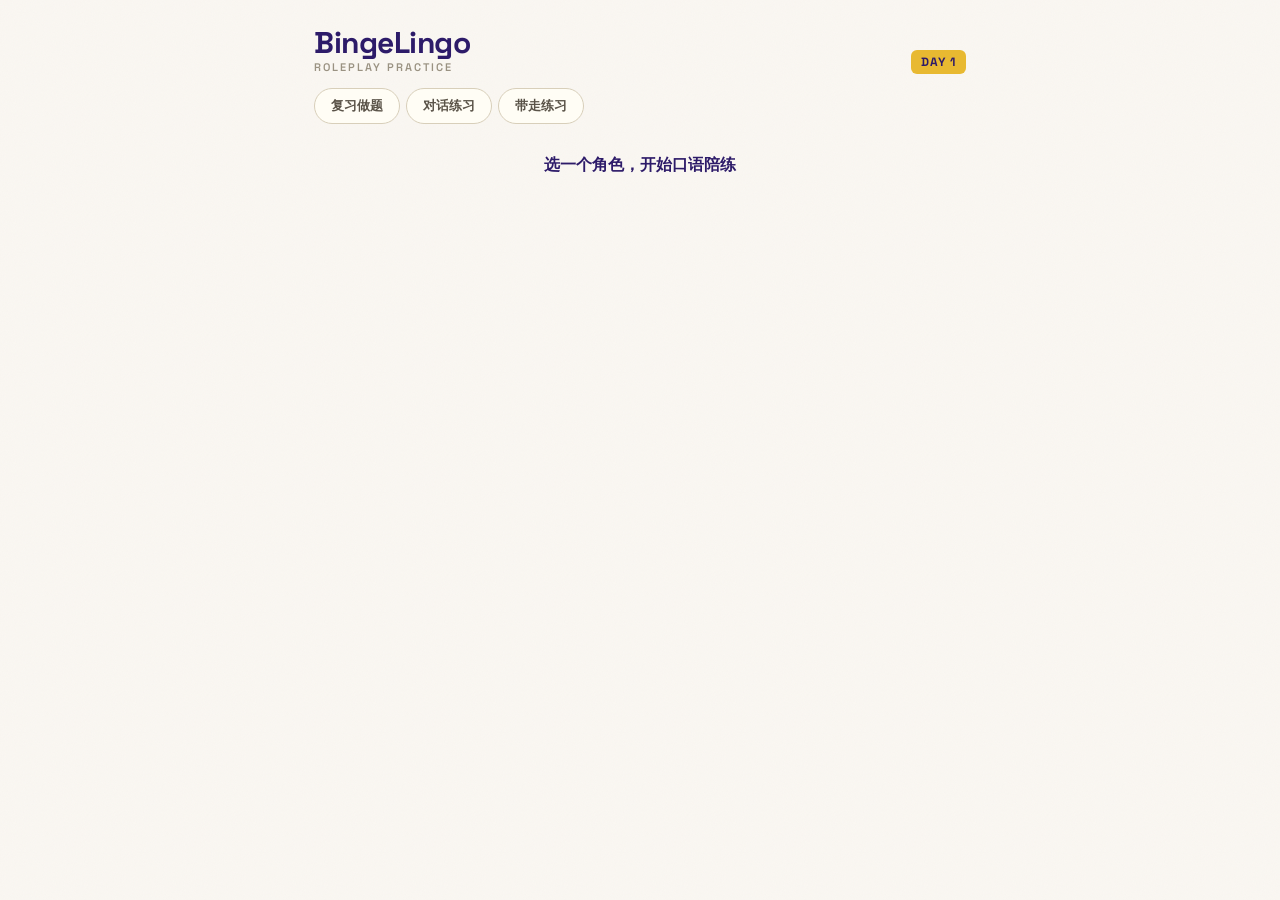
==== web/chat.html @ e93501b7 "reviewer: split into 3 routed pages + add /export prompt builder Structural refactor from a single-p" ====
<!DOCTYPE html>
<html lang="zh-CN">
<head>
  <meta charset="UTF-8" />
  <meta name="viewport" content="width=device-width, initial-scale=1.0" />
  <title>BingeLingo · 对话练习</title>
  <link rel="preconnect" href="https://fonts.googleapis.com" />
  <link rel="preconnect" href="https://fonts.gstatic.com" crossorigin />
  <link
    href="https://fonts.googleapis.com/css2?family=Space+Grotesk:wght@500;600;700&family=Inter:wght@400;500;600&family=JetBrains+Mono:wght@400;500&display=swap"
    rel="stylesheet"
  />
  <link rel="stylesheet" href="style.css" />
</head>
<body>
  <div class="perf perf-left" aria-hidden="true"></div>
  <div class="perf perf-right" aria-hidden="true"></div>

  <div class="wrap">
    <header class="archive-head">
      <div class="head-top">
        <div class="brand">
          <span class="brand-mark">BingeLingo</span>
          <span class="brand-sub">ROLEPLAY PRACTICE</span>
        </div>
        <div class="head-meta">
          <span class="streak" id="streak">DAY 1</span>
        </div>
      </div>
      <nav class="nav-tabs">
        <a href="/review">复习做题</a>
        <a href="/chat">对话练习</a>
        <a href="/export">带走练习</a>
      </nav>
    </header>

    <main class="stage">
      <div id="chat-view">
        <section id="char-select" class="char-select">
          <div class="char-select-head">选一个角色，开始口语陪练</div>
          <div class="char-grid" id="char-grid"></div>
        </section>

        <section id="chat-room" class="chat-room" hidden>
          <header class="chat-head">
            <div class="chat-who">
              <span class="chat-avatar" id="chat-avatar"></span>
              <span class="chat-name" id="chat-name"></span>
              <span class="online-dot" title="online"></span>
            </div>
            <button class="chat-back" id="chat-back">← 换角色</button>
          </header>

          <button class="targets-toggle" id="targets-toggle">
            今日目标表达 <span id="targets-count"></span> ▾
          </button>
          <div class="targets-list" id="targets-list" hidden></div>

          <div class="chat-log" id="chat-log"></div>

          <div class="chat-inputbar" id="chat-inputbar">
            <input id="chat-input" class="chat-input" type="text" autocomplete="off" placeholder="用英语回复…" />
            <button id="chat-send" class="btn-submit">发送</button>
          </div>
          <button id="chat-end" class="chat-end">结束对话，看点评</button>

          <div class="critique" id="critique" hidden>
            <div class="stamp-slot">
              <div class="stamp gold" id="critique-stamp"></div>
            </div>
            <div class="critique-body" id="critique-body"></div>
            <button id="critique-again" class="nav-btn">再练一次</button>
          </div>
        </section>
      </div>
    </main>
  </div>

  <script src="common.js"></script>
  <script src="chat.js"></script>
</body>
</html>
---- web/style.css ----
/* ================= BingeLingo · Sitcom Scrapbook / TV Archive ================= */
:root {
  --paper: #FAF7F2;         /* cream paper background */
  --card: #FFFDF5;          /* file-card stock */
  --ink: #1A1A1A;           /* body text */
  --ink-soft: #5a5348;
  --ink-faint: #9a9282;
  --purple: #2D1B69;        /* primary — titles, nav, tabs */
  --wine: #8B2252;          /* dark red — errors, accents */
  --mustard: #E8B931;       /* accent — buttons, success, highlight */
  --line: #e7e0d2;
  --line-strong: #d8cfba;
  --blank: #d98a2b;         /* the ___ underline */
  --shadow: 0 1px 2px rgba(45, 27, 105, .05), 0 10px 30px rgba(45, 27, 105, .10);
  --font-brand: "Space Grotesk", system-ui, sans-serif;
  --font-body: "Inter", system-ui, -apple-system, "PingFang SC", sans-serif;
  --font-mono: "JetBrains Mono", ui-monospace, Menlo, monospace;
}

* { box-sizing: border-box; }

body {
  margin: 0;
  min-height: 100vh;
  background-color: var(--paper);
  /* extremely faint paper grain */
  background-image: url("data:image/svg+xml,%3Csvg xmlns='http://www.w3.org/2000/svg' width='120' height='120'%3E%3Cfilter id='n'%3E%3CfeTurbulence type='fractalNoise' baseFrequency='0.9' numOctaves='2'/%3E%3C/filter%3E%3Crect width='100%25' height='100%25' filter='url(%23n)' opacity='0.03'/%3E%3C/svg%3E");
  color: var(--ink);
  font-family: var(--font-body);
  display: flex;
  justify-content: center;
}

/* faint film-perforation strips at the page edges */
.perf {
  position: fixed;
  top: 0;
  bottom: 0;
  width: 26px;
  opacity: .10;
  pointer-events: none;
  background-image: repeating-linear-gradient(
    to bottom,
    transparent 0 14px,
    var(--purple) 14px 30px
  );
  -webkit-mask: repeating-linear-gradient(to bottom, #000 0 14px, transparent 14px 30px);
}
.perf-left { left: 0; }
.perf-right { right: 0; }

.wrap {
  width: 100%;
  max-width: 700px;
  padding: 28px 24px 48px;
}

/* ===== archive header ===== */
.archive-head { margin-bottom: 22px; }
.head-top {
  display: flex;
  align-items: flex-end;
  justify-content: space-between;
}
.brand { display: flex; flex-direction: column; gap: 2px; }
.brand-mark {
  font-family: var(--font-brand);
  font-weight: 700;
  font-size: 30px;
  letter-spacing: -.5px;
  color: var(--purple);
  line-height: 1;
}
.brand-sub {
  font-family: var(--font-brand);
  font-weight: 600;
  font-size: 11px;
  letter-spacing: 2px;
  color: var(--ink-faint);
}
.head-meta { display: flex; align-items: center; gap: 12px; }
.counter {
  font-family: var(--font-mono);
  font-size: 14px;
  color: var(--ink-soft);
}
.streak {
  font-family: var(--font-brand);
  font-weight: 700;
  font-size: 12px;
  letter-spacing: 1px;
  color: var(--purple);
  background: var(--mustard);
  padding: 4px 10px;
  border-radius: 6px;
}
.episode-line {
  margin-top: 14px;
  padding-top: 12px;
  border-top: 1.5px solid var(--line-strong);
  font-family: var(--font-mono);
  font-size: 12px;
  letter-spacing: .5px;
  color: var(--ink-soft);
  text-transform: uppercase;
}
.episode-line:empty { display: none; }

/* ===== stage / notice ===== */
.stage { display: flex; justify-content: center; }
.notice {
  width: 100%;
  background: var(--card);
  border: 1px solid var(--line);
  border-radius: 14px;
  padding: 34px;
  text-align: center;
  color: var(--ink-soft);
  line-height: 1.7;
  box-shadow: var(--shadow);
}
.notice.error { border-color: #e6c3b8; color: var(--wine); }

/* ===== file card ===== */
.filecard {
  position: relative;
  width: 100%;
  background: var(--card);
  border: 1px solid var(--line-strong);
  border-radius: 14px;
  box-shadow: var(--shadow);
  padding: 34px 32px 30px;
  margin-top: 26px;
}
/* torn/edge feel: a faint second border offset */
.filecard::before {
  content: "";
  position: absolute;
  inset: 5px;
  border: 1px dashed var(--line);
  border-radius: 10px;
  pointer-events: none;
  opacity: .5;
}

.filetab {
  position: absolute;
  top: -13px;
  left: 26px;
  font-family: var(--font-brand);
  font-weight: 700;
  font-size: 12px;
  letter-spacing: 1.5px;
  color: #fff;
  background: var(--purple);
  padding: 6px 12px;
  border-radius: 6px;
  box-shadow: 0 2px 6px rgba(45, 27, 105, .25);
}
.difficulty {
  position: absolute;
  top: -11px;
  right: 26px;
  font-family: var(--font-mono);
  font-size: 11px;
  padding: 4px 10px;
  border-radius: 6px;
  background: #fff;
  border: 1px solid var(--line-strong);
  color: var(--ink-soft);
}
.difficulty:empty { display: none; }

.filebody { position: relative; }

/* ===== prompt (mini-scenario) ===== */
.prompt {
  font-size: 21px;
  line-height: 1.7;
  color: var(--ink);
  font-weight: 400;
  min-height: 40px;
}
.prompt .blank {
  color: var(--blank);
  font-weight: 700;
  border-bottom: 3px solid var(--blank);
  padding: 0 4px;
  letter-spacing: 1px;
}
.prompt .zh { font-size: 22px; font-weight: 500; }

/* ===== layer-2 hint block ===== */
.hintblock {
  position: relative;
  margin-top: 20px;
  padding: 20px 18px 16px;
  background: #fbf3dd;
  border: 1px solid #ecd99a;
  border-radius: 12px;
  animation: slidein .2s ease;
}
.hint-label {
  position: absolute;
  top: -10px;
  left: 16px;
  font-family: var(--font-brand);
  font-weight: 700;
  font-size: 11px;
  letter-spacing: 1.5px;
  color: var(--purple);
  background: var(--mustard);
  padding: 3px 9px;
  border-radius: 5px;
}
.hint-row {
  display: flex;
  align-items: baseline;
  gap: 12px;
  font-size: 16px;
  line-height: 1.6;
}
.hint-row + .hint-row { margin-top: 10px; }
.hint-key {
  flex: none;
  font-family: var(--font-mono);
  font-size: 11px;
  color: var(--ink-soft);
  border: 1px solid var(--line-strong);
  background: #fff;
  padding: 2px 8px;
  border-radius: 999px;
}
.hint-initials {
  font-family: var(--font-mono);
  font-size: 18px;
  letter-spacing: 2px;
  color: var(--ink);
}

/* ===== wrong-answer nudge ===== */
.nudge {
  margin-top: 16px;
  font-family: var(--font-brand);
  font-weight: 600;
  font-size: 16px;
  color: var(--wine);
}
.nudge:empty { display: none; }

@keyframes slidein { from { opacity: 0; transform: translateY(-6px); } to { opacity: 1; } }
@keyframes fade { from { opacity: 0; transform: translateY(4px); } to { opacity: 1; } }

/* ===== answer bar ===== */
.answerbar {
  margin-top: 24px;
  display: flex;
  gap: 10px;
}
.guess-input {
  flex: 1;
  border: 2px solid var(--line-strong);
  border-radius: 10px;
  padding: 13px 15px;
  font-size: 17px;
  font-family: var(--font-body);
  color: var(--ink);
  background: #fff;
  outline: none;
  transition: border-color .15s;
}
.guess-input:focus { border-color: var(--purple); }
.btn-submit {
  border: 0;
  background: var(--mustard);
  color: var(--purple);
  font-family: var(--font-brand);
  font-weight: 700;
  font-size: 15px;
  padding: 0 22px;
  border-radius: 10px;
  cursor: pointer;
  transition: transform .1s, box-shadow .15s;
  box-shadow: 0 2px 0 #c99a1f;
}
.btn-submit:hover { transform: translateY(-1px); }
.btn-submit:active { transform: translateY(1px); box-shadow: 0 1px 0 #c99a1f; }

.skip {
  display: block;
  margin: 14px auto 0;
  border: 0;
  background: none;
  color: var(--ink-faint);
  font-size: 13px;
  cursor: pointer;
  text-decoration: underline;
  text-underline-offset: 3px;
}
.skip:hover { color: var(--wine); }

/* ===== stamp feedback ===== */
.stamp-slot {
  margin-top: 26px;
  text-align: center;
  animation: stampin .28s cubic-bezier(.2, 1.4, .4, 1);
}
@keyframes stampin { from { opacity: 0; transform: scale(1.5) rotate(-3deg); } to { opacity: 1; } }
.stamp {
  display: inline-block;
  font-family: var(--font-brand);
  font-weight: 700;
  font-size: 22px;
  letter-spacing: 2px;
  text-transform: uppercase;
  padding: 10px 22px;
  border: 3px solid var(--purple);
  color: var(--purple);
  border-radius: 10px;
  transform: rotate(-4deg);
  background: rgba(45, 27, 105, .04);
}
.stamp.gold { border-color: var(--mustard); color: #b98a10; background: rgba(232, 185, 49, .1); }
.stamp.wine { border-color: var(--wine); color: var(--wine); background: rgba(139, 34, 82, .05); }
.stamp-note {
  margin-top: 12px;
  font-size: 14px;
  color: var(--ink-soft);
}

/* ===== layer-3 evidence ===== */
.evidence {
  margin-top: 28px;
  padding-top: 22px;
  border-top: 1.5px dashed var(--line-strong);
  animation: fade .2s ease;
}
.evidence-head {
  font-family: var(--font-brand);
  font-weight: 700;
  font-size: 13px;
  letter-spacing: 2px;
  color: var(--wine);
  margin-bottom: 18px;
}

/* archival photo */
.photo {
  position: relative;
  margin: 0 auto 22px;
  width: 92%;
  background: #fff;
  padding: 10px 10px 34px;
  border: 1px solid var(--line);
  box-shadow: 0 4px 14px rgba(45, 27, 105, .14);
}
.photo img {
  width: 100%;
  display: block;
  background: #0d0f12;
}
.photo figcaption {
  position: absolute;
  left: 0; right: 0; bottom: 9px;
  text-align: center;
  font-family: var(--font-mono);
  font-size: 11px;
  color: var(--ink-faint);
}
.tape {
  position: absolute;
  top: -12px;
  left: 50%;
  width: 90px;
  height: 26px;
  transform: translateX(-50%) rotate(-3deg);
  background: rgba(232, 185, 49, .5);
  border-left: 1px dashed rgba(0,0,0,.08);
  border-right: 1px dashed rgba(0,0,0,.08);
}

.ev-grid { line-height: 1.6; }
.ev-line {
  font-size: 16px;
  font-style: italic;
  color: var(--ink-soft);
  margin-bottom: 14px;
}
.ev-line:empty { display: none; }
.ev-answer {
  font-family: var(--font-brand);
  font-weight: 700;
  font-size: 26px;
  color: var(--purple);
  margin-bottom: 8px;
}
.ev-cn { font-size: 17px; margin-bottom: 6px; }
.ev-context { font-size: 14px; color: var(--ink-soft); line-height: 1.65; }
.ev-context:empty { display: none; }
.ev-structure {
  margin-top: 12px;
  font-family: var(--font-mono);
  font-size: 13px;
  color: var(--wine);
}
.ev-structure:empty { display: none; }
.ev-foot {
  margin-top: 20px;
  font-size: 13px;
  color: var(--ink-faint);
  font-style: italic;
}

/* ===== nav ===== */
.nav {
  display: flex;
  align-items: center;
  justify-content: space-between;
  margin-top: 26px;
}
.nav-btn {
  border: 1.5px solid var(--line-strong);
  background: var(--card);
  color: var(--purple);
  font-family: var(--font-brand);
  font-weight: 600;
  font-size: 14px;
  padding: 10px 18px;
  border-radius: 10px;
  cursor: pointer;
  transition: border-color .15s, background .15s;
}
.nav-btn:hover:not(:disabled) { border-color: var(--purple); background: #fff; }
.nav-btn:disabled { opacity: .35; cursor: default; }
.pips { display: flex; gap: 8px; }
.pip {
  width: 9px; height: 9px;
  border-radius: 999px;
  background: var(--line-strong);
  transition: background .18s;
}
.pip.is-on { background: var(--purple); }

/* ===== nav tabs (shared across pages) ===== */
.nav-tabs {
  display: flex;
  gap: 6px;
  margin-top: 14px;
}
.nav-tabs a {
  border: 1.5px solid var(--line-strong);
  background: var(--card);
  color: var(--ink-soft);
  font-family: var(--font-brand);
  font-weight: 600;
  font-size: 13px;
  padding: 8px 16px;
  border-radius: 999px;
  cursor: pointer;
  text-decoration: none;
  transition: all .15s;
}
.nav-tabs a:hover { border-color: var(--purple); color: var(--purple); }
.nav-tabs a.is-active {
  background: var(--purple);
  border-color: var(--purple);
  color: #fff;
}

/* ===== character select ===== */
.char-select { margin-top: 8px; }
.char-select-head {
  font-family: var(--font-brand);
  font-weight: 600;
  font-size: 16px;
  color: var(--purple);
  margin-bottom: 18px;
}
.char-grid {
  display: grid;
  grid-template-columns: repeat(2, 1fr);
  gap: 14px;
}
.char-card {
  display: flex;
  align-items: center;
  gap: 14px;
  text-align: left;
  background: var(--card);
  border: 1px solid var(--line-strong);
  border-radius: 14px;
  padding: 16px;
  cursor: pointer;
  transition: transform .1s, box-shadow .15s, border-color .15s;
}
.char-card:hover {
  transform: translateY(-2px);
  box-shadow: var(--shadow);
  border-color: var(--purple);
}
.char-avatar {
  flex: none;
  width: 46px;
  height: 46px;
  border-radius: 50%;
  display: grid;
  place-items: center;
  color: #fff;
  font-family: var(--font-brand);
  font-weight: 700;
  font-size: 18px;
}
.char-text { min-width: 0; }
.char-cardname {
  font-family: var(--font-brand);
  font-weight: 700;
  font-size: 15px;
  color: var(--ink);
}
.char-intro {
  font-size: 12px;
  color: var(--ink-soft);
  line-height: 1.45;
  margin-top: 3px;
}
.char-card.hidden-char { border-style: dashed; opacity: .85; }

/* ===== chat room ===== */
.chat-room {
  background: var(--card);
  border: 1px solid var(--line-strong);
  border-radius: 14px;
  box-shadow: var(--shadow);
  padding: 18px 20px 20px;
}
.chat-head {
  display: flex;
  align-items: center;
  justify-content: space-between;
  padding-bottom: 12px;
  border-bottom: 1.5px solid var(--line);
}
.chat-who { display: flex; align-items: center; gap: 10px; }
.chat-avatar {
  width: 34px; height: 34px;
  border-radius: 50%;
  display: grid; place-items: center;
  color: #fff;
  font-family: var(--font-brand);
  font-weight: 700;
  font-size: 14px;
}
.chat-name {
  font-family: var(--font-brand);
  font-weight: 700;
  font-size: 16px;
  color: var(--ink);
}
.online-dot {
  width: 8px; height: 8px;
  border-radius: 50%;
  background: #35b06a;
  box-shadow: 0 0 0 3px rgba(53, 176, 106, .18);
}
.chat-back {
  border: 0; background: none;
  color: var(--ink-faint);
  font-size: 13px;
  cursor: pointer;
}
.chat-back:hover { color: var(--wine); }

.targets-toggle {
  margin: 12px 0 0;
  border: 0;
  background: none;
  font-family: var(--font-mono);
  font-size: 12px;
  color: var(--ink-soft);
  cursor: pointer;
  letter-spacing: .5px;
}
.targets-list {
  margin-top: 8px;
  display: flex;
  flex-wrap: wrap;
  gap: 6px;
}
.target-chip {
  font-family: var(--font-mono);
  font-size: 12px;
  padding: 3px 9px;
  border-radius: 999px;
  background: #fbf3dd;
  border: 1px solid #ecd99a;
  color: var(--ink-soft);
}
.target-chip.done { background: #e6f6ec; border-color: #b9e3c6; color: #1c7a41; }

.chat-log {
  margin-top: 14px;
  display: flex;
  flex-direction: column;
  gap: 12px;
  max-height: 52vh;
  overflow-y: auto;
  padding: 4px 2px;
}
.bubble {
  max-width: 82%;
  padding: 11px 14px;
  border-radius: 14px;
  font-size: 15px;
  line-height: 1.55;
  white-space: pre-wrap;
  animation: fade .18s ease;
}
.bubble.ai {
  align-self: flex-start;
  background: var(--ai-tint, #eef2fb);
  border: 1px solid var(--ai-line, #d5deef);
  border-bottom-left-radius: 4px;
}
.bubble.me {
  align-self: flex-end;
  background: #f1efe9;
  border: 1px solid var(--line-strong);
  border-bottom-right-radius: 4px;
}
.bubble.typing { color: var(--ink-faint); font-style: italic; }

.chat-inputbar {
  margin-top: 14px;
  display: flex;
  gap: 10px;
}
.chat-input {
  flex: 1;
  border: 2px solid var(--line-strong);
  border-radius: 10px;
  padding: 12px 14px;
  font-size: 16px;
  font-family: var(--font-body);
  color: var(--ink);
  background: #fff;
  outline: none;
  transition: border-color .15s;
}
.chat-input:focus { border-color: var(--purple); }
.chat-end {
  display: block;
  margin: 12px auto 0;
  border: 0; background: none;
  color: var(--ink-faint);
  font-size: 13px;
  cursor: pointer;
  text-decoration: underline;
  text-underline-offset: 3px;
}
.chat-end:hover { color: var(--wine); }

/* ===== critique ===== */
.critique {
  margin-top: 20px;
  padding-top: 18px;
  border-top: 1.5px dashed var(--line-strong);
  text-align: center;
  animation: fade .2s ease;
}
.critique-body {
  margin-top: 8px;
  text-align: left;
  font-size: 15px;
  line-height: 1.7;
  color: var(--ink);
  white-space: pre-wrap;
}
.critique-body strong { color: var(--purple); }
.critique-again { margin-top: 18px; }

/* ===== export page ===== */
.wrap-wide { max-width: 980px; }
.export-intro { margin-bottom: 22px; }
.export-title {
  font-family: var(--font-brand);
  font-weight: 700;
  font-size: 26px;
  letter-spacing: -.3px;
  color: var(--purple);
  margin: 0 0 8px;
}
.export-sub {
  font-size: 14px;
  line-height: 1.7;
  color: var(--ink-soft);
  margin: 0;
  max-width: 640px;
}

.export-grid {
  display: grid;
  grid-template-columns: 1fr 1fr;
  gap: 22px;
  align-items: start;
}
@media (max-width: 820px) { .export-grid { grid-template-columns: 1fr; } }

.opt-group {
  background: var(--card);
  border: 1px solid var(--line-strong);
  border-radius: 12px;
  padding: 14px 16px;
  margin-bottom: 14px;
}
.opt-label {
  font-family: var(--font-brand);
  font-weight: 700;
  font-size: 13px;
  color: var(--purple);
  margin-bottom: 10px;
  display: flex;
  align-items: center;
  gap: 8px;
}
.opt-mini {
  border: 1px solid var(--line-strong);
  background: #fff;
  color: var(--ink-soft);
  font-size: 11px;
  padding: 2px 8px;
  border-radius: 999px;
  cursor: pointer;
}
.opt-mini:hover { border-color: var(--purple); color: var(--purple); }

.opt-choices { display: flex; flex-direction: column; gap: 7px; }
.choice {
  text-align: left;
  border: 1.5px solid var(--line-strong);
  background: #fff;
  color: var(--ink);
  font-family: var(--font-body);
  font-size: 14px;
  padding: 9px 12px;
  border-radius: 9px;
  cursor: pointer;
  transition: border-color .12s, background .12s;
}
.choice:hover { border-color: var(--purple); }
.choice.is-on {
  border-color: var(--purple);
  background: var(--accent-soft, #efeaff);
  box-shadow: inset 0 0 0 1px var(--purple);
}
.choice-hint { color: var(--ink-faint); font-size: 12px; margin-left: 4px; }
.choice-star { font-size: 12px; }

.opt-tags { display: flex; flex-wrap: wrap; gap: 7px; }
.tag {
  font-family: var(--font-mono);
  font-size: 12px;
  padding: 5px 10px;
  border-radius: 999px;
  border: 1.5px solid var(--line-strong);
  background: #fff;
  color: var(--ink-soft);
  cursor: pointer;
  transition: all .12s;
}
.tag:hover { border-color: var(--purple); }
.tag.is-on {
  background: var(--mustard);
  border-color: var(--mustard);
  color: var(--purple);
  font-weight: 500;
}
.opt-input {
  margin-top: 10px;
  width: 100%;
  border: 1.5px solid var(--line-strong);
  border-radius: 9px;
  padding: 9px 12px;
  font-size: 14px;
  font-family: var(--font-body);
  outline: none;
}
.opt-input:focus { border-color: var(--purple); }

/* result column sticks while you scroll the options */
.result { position: sticky; top: 18px; }
.result-head {
  display: flex;
  align-items: center;
  justify-content: space-between;
  margin-bottom: 10px;
}
.result-title {
  font-family: var(--font-brand);
  font-weight: 700;
  font-size: 13px;
  letter-spacing: 1.5px;
  color: var(--wine);
}
.prompt-out {
  width: 100%;
  min-height: 460px;
  border: 1px solid var(--line-strong);
  border-radius: 12px;
  background: var(--card);
  padding: 16px;
  font-family: var(--font-mono);
  font-size: 13px;
  line-height: 1.6;
  color: var(--ink);
  resize: vertical;
  outline: none;
  box-shadow: var(--shadow);
}
.result-foot {
  margin-top: 8px;
  font-size: 13px;
  color: #1c7a41;
  min-height: 18px;
}
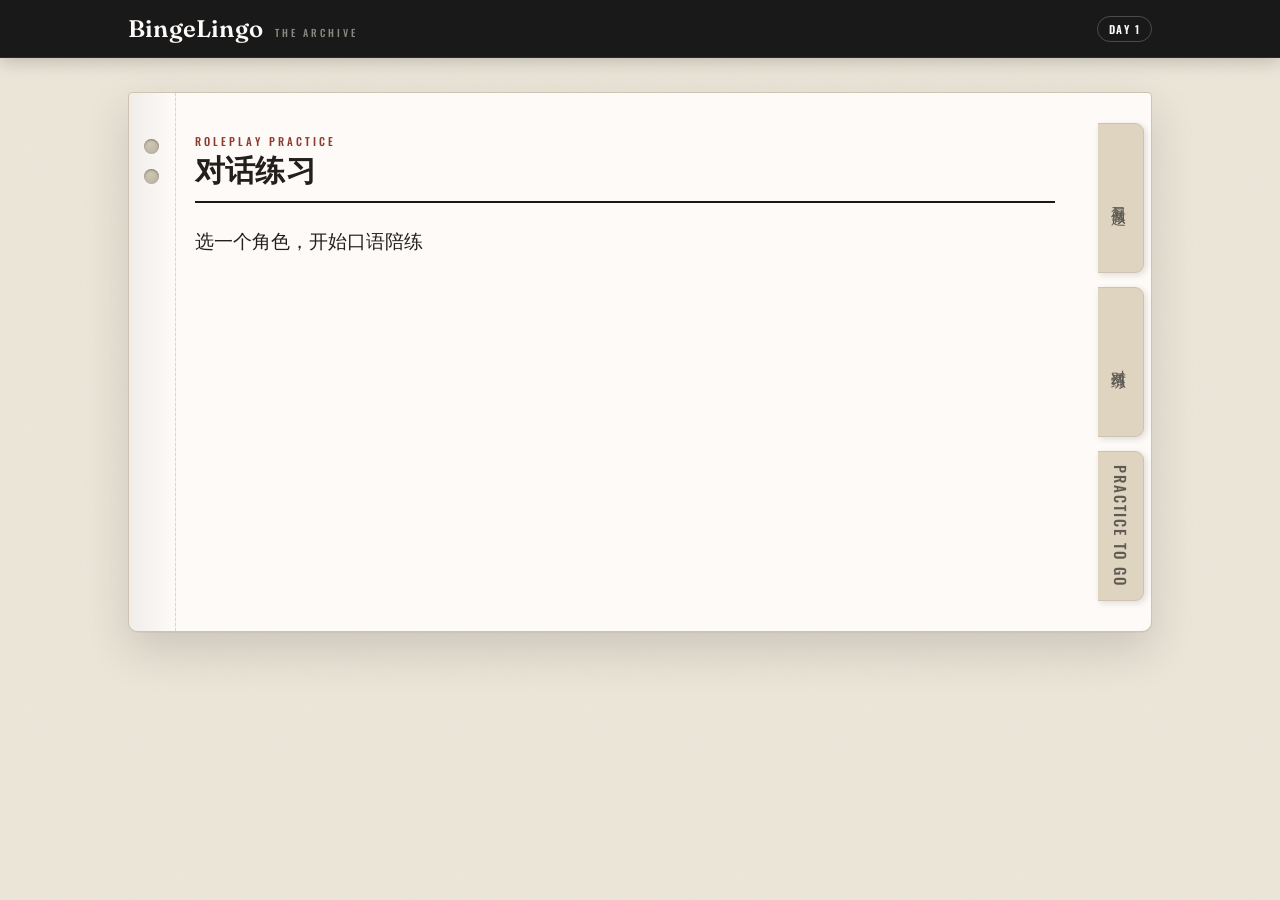
==== commit 65298223: "reviewer: archive-folder redesign (mosbyfiles-inspired) - fixed dark topbar + cream file-folder cont" ====
--- a/web/chat.html
+++ b/web/chat.html
@@ -7,73 +7,86 @@
   <link rel="preconnect" href="https://fonts.googleapis.com" />
   <link rel="preconnect" href="https://fonts.gstatic.com" crossorigin />
   <link
-    href="https://fonts.googleapis.com/css2?family=Space+Grotesk:wght@500;600;700&family=Inter:wght@400;500;600&family=JetBrains+Mono:wght@400;500&display=swap"
+    href="https://fonts.googleapis.com/css2?family=Fraunces:opsz,wght@9..144,400;9..144,500;9..144,600&family=Oswald:wght@400;500;600&family=Inter:wght@400;500;600&family=JetBrains+Mono:wght@400;500&display=swap"
     rel="stylesheet"
   />
   <link rel="stylesheet" href="style.css" />
 </head>
 <body>
-  <div class="perf perf-left" aria-hidden="true"></div>
-  <div class="perf perf-right" aria-hidden="true"></div>
+  <header class="topbar">
+    <div class="topbar__inner">
+      <div class="brand">
+        <span class="brand-mark">BingeLingo</span>
+        <span class="brand-sub">The Archive</span>
+      </div>
+      <div class="topbar__meta">
+        <span class="streak" id="streak">DAY 1</span>
+      </div>
+    </div>
+  </header>
 
-  <div class="wrap">
-    <header class="archive-head">
-      <div class="head-top">
-        <div class="brand">
-          <span class="brand-mark">BingeLingo</span>
-          <span class="brand-sub">ROLEPLAY PRACTICE</span>
+  <div class="desk">
+    <div class="folder">
+      <div class="folder__fastener top" aria-hidden="true">
+        <span class="hole"></span><span class="hole"></span>
+      </div>
+
+      <div class="folder__body">
+        <div class="case-head">
+          <div>
+            <span class="case-kicker">Roleplay Practice</span>
+            <h1 class="case-title">对话练习</h1>
+          </div>
         </div>
-        <div class="head-meta">
-          <span class="streak" id="streak">DAY 1</span>
-        </div>
+
+        <main class="stage">
+          <div id="chat-view">
+            <section id="char-select" class="char-select">
+              <div class="char-select-head">选一个角色，开始口语陪练</div>
+              <div class="char-grid" id="char-grid"></div>
+            </section>
+
+            <section id="chat-room" class="chat-room" hidden>
+              <header class="chat-head">
+                <div class="chat-who">
+                  <span class="chat-avatar" id="chat-avatar"></span>
+                  <span class="chat-name" id="chat-name"></span>
+                  <span class="online-dot" title="online"></span>
+                </div>
+                <button class="chat-back" id="chat-back">← 换角色</button>
+              </header>
+
+              <button class="targets-toggle" id="targets-toggle">
+                今日目标表达 <span id="targets-count"></span> ▾
+              </button>
+              <div class="targets-list" id="targets-list" hidden></div>
+
+              <div class="chat-log" id="chat-log"></div>
+
+              <div class="chat-inputbar" id="chat-inputbar">
+                <input id="chat-input" class="chat-input" type="text" autocomplete="off" placeholder="用英语回复…" />
+                <button id="chat-send" class="btn-submit">发送</button>
+              </div>
+              <button id="chat-end" class="chat-end">结束对话，看点评</button>
+
+              <div class="critique" id="critique" hidden>
+                <div class="stamp-slot">
+                  <div class="stamp gold" id="critique-stamp"></div>
+                </div>
+                <div class="critique-body" id="critique-body"></div>
+                <button id="critique-again" class="nav-btn">再练一次</button>
+              </div>
+            </section>
+          </div>
+        </main>
       </div>
-      <nav class="nav-tabs">
-        <a href="/review">复习做题</a>
-        <a href="/chat">对话练习</a>
-        <a href="/export">带走练习</a>
+
+      <nav class="folder-tabs">
+        <a class="folder-tab" href="/review"><span>复习做题</span></a>
+        <a class="folder-tab" href="/chat"><span>对话练习</span></a>
+        <a class="folder-tab" href="/export"><span>Practice to Go</span></a>
       </nav>
-    </header>
-
-    <main class="stage">
-      <div id="chat-view">
-        <section id="char-select" class="char-select">
-          <div class="char-select-head">选一个角色，开始口语陪练</div>
-          <div class="char-grid" id="char-grid"></div>
-        </section>
-
-        <section id="chat-room" class="chat-room" hidden>
-          <header class="chat-head">
-            <div class="chat-who">
-              <span class="chat-avatar" id="chat-avatar"></span>
-              <span class="chat-name" id="chat-name"></span>
-              <span class="online-dot" title="online"></span>
-            </div>
-            <button class="chat-back" id="chat-back">← 换角色</button>
-          </header>
-
-          <button class="targets-toggle" id="targets-toggle">
-            今日目标表达 <span id="targets-count"></span> ▾
-          </button>
-          <div class="targets-list" id="targets-list" hidden></div>
-
-          <div class="chat-log" id="chat-log"></div>
-
-          <div class="chat-inputbar" id="chat-inputbar">
-            <input id="chat-input" class="chat-input" type="text" autocomplete="off" placeholder="用英语回复…" />
-            <button id="chat-send" class="btn-submit">发送</button>
-          </div>
-          <button id="chat-end" class="chat-end">结束对话，看点评</button>
-
-          <div class="critique" id="critique" hidden>
-            <div class="stamp-slot">
-              <div class="stamp gold" id="critique-stamp"></div>
-            </div>
-            <div class="critique-body" id="critique-body"></div>
-            <button id="critique-again" class="nav-btn">再练一次</button>
-          </div>
-        </section>
-      </div>
-    </main>
+    </div>
   </div>
 
   <script src="common.js"></script>
--- a/web/style.css
+++ b/web/style.css
@@ -1,20 +1,23 @@
-/* ================= BingeLingo · Sitcom Scrapbook / TV Archive ================= */
+/* ============ BingeLingo · The Archive (mosbyfiles-inspired file folder) ============ */
 :root {
-  --paper: #FAF7F2;         /* cream paper background */
-  --card: #FFFDF5;          /* file-card stock */
-  --ink: #1A1A1A;           /* body text */
-  --ink-soft: #5a5348;
-  --ink-faint: #9a9282;
-  --purple: #2D1B69;        /* primary — titles, nav, tabs */
-  --wine: #8B2252;          /* dark red — errors, accents */
-  --mustard: #E8B931;       /* accent — buttons, success, highlight */
-  --line: #e7e0d2;
-  --line-strong: #d8cfba;
-  --blank: #d98a2b;         /* the ___ underline */
-  --shadow: 0 1px 2px rgba(45, 27, 105, .05), 0 10px 30px rgba(45, 27, 105, .10);
-  --font-brand: "Space Grotesk", system-ui, sans-serif;
+  --dark: #191919;          /* topbar, strong ink */
+  --cream: #fdfaf7;         /* folder / content stock */
+  --manila: #ece5d8;        /* desk surface behind the folder */
+  --ink: #22201d;           /* body text */
+  --ink-soft: #5f5b53;
+  --gray: #8a877f;          /* faint captions, labels */
+  --accent: #8f3a2f;        /* oxblood — stamps, active tab, key actions */
+  --accent-deep: #6f2b22;
+  --line: #ddd5c6;
+  --line-strong: #cdc3b0;
+  --blank: #b56a1e;         /* the ___ underline */
+  --shadow-folder: 0 1px 0 rgba(0,0,0,.04), 0 18px 44px rgba(45,38,28,.16);
+  --shadow-photo: 0 2px 3px rgba(0,0,0,.10), 0 14px 30px rgba(45,38,28,.20);
+  --font-display: "Fraunces", Georgia, "Songti SC", serif;
+  --font-tab: "Oswald", "PingFang SC", system-ui, sans-serif;
   --font-body: "Inter", system-ui, -apple-system, "PingFang SC", sans-serif;
   --font-mono: "JetBrains Mono", ui-monospace, Menlo, monospace;
+  --topbar-h: 58px;
 }
 
 * { box-sizing: border-box; }
@@ -22,196 +25,272 @@
 body {
   margin: 0;
   min-height: 100vh;
-  background-color: var(--paper);
-  /* extremely faint paper grain */
-  background-image: url("data:image/svg+xml,%3Csvg xmlns='http://www.w3.org/2000/svg' width='120' height='120'%3E%3Cfilter id='n'%3E%3CfeTurbulence type='fractalNoise' baseFrequency='0.9' numOctaves='2'/%3E%3C/filter%3E%3Crect width='100%25' height='100%25' filter='url(%23n)' opacity='0.03'/%3E%3C/svg%3E");
+  padding-top: var(--topbar-h);
+  background-color: var(--manila);
+  background-image:
+    url("data:image/svg+xml,%3Csvg xmlns='http://www.w3.org/2000/svg' width='140' height='140'%3E%3Cfilter id='n'%3E%3CfeTurbulence type='fractalNoise' baseFrequency='0.85' numOctaves='2'/%3E%3C/filter%3E%3Crect width='100%25' height='100%25' filter='url(%23n)' opacity='0.035'/%3E%3C/svg%3E");
   color: var(--ink);
   font-family: var(--font-body);
-  display: flex;
+  -webkit-font-smoothing: antialiased;
+}
+
+/* ============ dark topbar ============ */
+.topbar {
+  position: fixed;
+  top: 0; left: 0;
+  width: 100%;
+  height: var(--topbar-h);
+  z-index: 1000;
+  background: var(--dark);
+  border-bottom: 1px solid rgba(255,255,255,.08);
+  box-shadow: 0 2px 18px rgba(0,0,0,.22);
+}
+.topbar__inner {
+  max-width: 1080px;
+  height: 100%;
+  margin: 0 auto;
+  padding: 0 28px;
+  display: flex;
+  align-items: center;
+  justify-content: space-between;
+}
+.brand { display: flex; align-items: baseline; gap: 12px; }
+.brand-mark {
+  font-family: var(--font-display);
+  font-weight: 600;
+  font-size: 24px;
+  letter-spacing: .2px;
+  color: var(--cream);
+  line-height: 1;
+}
+.brand-sub {
+  font-family: var(--font-tab);
+  font-weight: 500;
+  font-size: 10px;
+  letter-spacing: 3px;
+  text-transform: uppercase;
+  color: var(--gray);
+}
+.topbar__meta { display: flex; align-items: center; gap: 16px; }
+.counter {
+  font-family: var(--font-mono);
+  font-size: 13px;
+  color: #b8b3a8;
+}
+.counter:empty { display: none; }
+.streak {
+  font-family: var(--font-tab);
+  font-weight: 600;
+  font-size: 11px;
+  letter-spacing: 1.5px;
+  text-transform: uppercase;
+  color: var(--cream);
+  border: 1px solid rgba(255,255,255,.22);
+  padding: 4px 11px;
+  border-radius: 999px;
+}
+
+/* ============ desk / folder layout ============ */
+.desk {
+  max-width: 1080px;
+  margin: 34px auto 60px;
+  padding: 0 28px;
+}
+.folder {
+  position: relative;
+  display: flex;
+  background: var(--cream);
+  border: 1px solid var(--line-strong);
+  border-radius: 4px 4px 10px 10px;
+  box-shadow: var(--shadow-folder);
+  min-height: 60vh;
+}
+/* left decorative gutter: fastener + edge shading */
+.folder::before {
+  content: "";
+  position: absolute;
+  left: 0; top: 0; bottom: 0;
+  width: 46px;
+  background:
+    linear-gradient(to right, rgba(45,38,28,.06), transparent);
+  border-right: 1px dashed var(--line);
+  border-radius: 4px 0 0 10px;
+  pointer-events: none;
+}
+/* two-hole punch fastener in the gutter */
+.folder__fastener {
+  position: absolute;
+  left: 15px;
+  display: flex;
+  flex-direction: column;
+  gap: 15px;
+  z-index: 2;
+  pointer-events: none;
+}
+.folder__fastener.top { top: 46px; }
+.folder__fastener .hole {
+  width: 15px; height: 15px;
+  border-radius: 50%;
+  background: radial-gradient(circle at 40% 35%, #cfc7b6, #b6ac97);
+  box-shadow: inset 0 1px 2px rgba(0,0,0,.35), 0 1px 0 rgba(255,255,255,.5);
+}
+.folder__body {
+  flex: 1;
+  min-width: 0;
+  padding: 40px 44px 40px 66px;
+}
+/* ============ right-side vertical file tabs ============ */
+.folder-tabs {
+  flex: none;
+  width: 52px;
+  padding: 30px 0;
+  display: flex;
+  flex-direction: column;
+  align-items: flex-start;
+  gap: 14px;
+}
+.folder-tab {
+  position: relative;
+  width: 46px;
+  min-height: 150px;
+  margin-left: -1px;              /* tuck the tab under the folder edge */
+  display: flex;
+  align-items: center;
   justify-content: center;
-}
-
-/* faint film-perforation strips at the page edges */
-.perf {
-  position: fixed;
-  top: 0;
-  bottom: 0;
-  width: 26px;
-  opacity: .10;
-  pointer-events: none;
-  background-image: repeating-linear-gradient(
-    to bottom,
-    transparent 0 14px,
-    var(--purple) 14px 30px
-  );
-  -webkit-mask: repeating-linear-gradient(to bottom, #000 0 14px, transparent 14px 30px);
-}
-.perf-left { left: 0; }
-.perf-right { right: 0; }
-
-.wrap {
-  width: 100%;
-  max-width: 700px;
-  padding: 28px 24px 48px;
-}
-
-/* ===== archive header ===== */
-.archive-head { margin-bottom: 22px; }
-.head-top {
-  display: flex;
-  align-items: flex-end;
-  justify-content: space-between;
-}
-.brand { display: flex; flex-direction: column; gap: 2px; }
-.brand-mark {
-  font-family: var(--font-brand);
-  font-weight: 700;
-  font-size: 30px;
-  letter-spacing: -.5px;
-  color: var(--purple);
-  line-height: 1;
-}
-.brand-sub {
-  font-family: var(--font-brand);
-  font-weight: 600;
-  font-size: 11px;
+  text-decoration: none;
+  background: #ded4c0;
+  color: var(--ink-soft);
+  border: 1px solid var(--line-strong);
+  border-left: none;
+  border-radius: 0 9px 9px 0;
+  box-shadow: 2px 2px 6px rgba(45,38,28,.14);
+  transition: transform .16s cubic-bezier(.33,1,.68,1), background .16s, color .16s, width .16s;
+}
+.folder-tab span {
+  writing-mode: vertical-rl;
+  text-orientation: mixed;         /* CJK upright; Latin rotates 90°cw */
+  font-family: var(--font-tab);
+  font-weight: 500;
+  font-size: 15px;
   letter-spacing: 2px;
-  color: var(--ink-faint);
-}
-.head-meta { display: flex; align-items: center; gap: 12px; }
-.counter {
-  font-family: var(--font-mono);
-  font-size: 14px;
-  color: var(--ink-soft);
-}
-.streak {
-  font-family: var(--font-brand);
-  font-weight: 700;
-  font-size: 12px;
-  letter-spacing: 1px;
-  color: var(--purple);
-  background: var(--mustard);
-  padding: 4px 10px;
-  border-radius: 6px;
-}
-.episode-line {
-  margin-top: 14px;
-  padding-top: 12px;
-  border-top: 1.5px solid var(--line-strong);
-  font-family: var(--font-mono);
-  font-size: 12px;
-  letter-spacing: .5px;
-  color: var(--ink-soft);
-  text-transform: uppercase;
-}
-.episode-line:empty { display: none; }
-
-/* ===== stage / notice ===== */
-.stage { display: flex; justify-content: center; }
+  text-transform: uppercase;
+  white-space: nowrap;
+}
+.folder-tab:hover { transform: translateX(4px); background: #e6dcc8; color: var(--ink); }
+.folder-tab.is-active {
+  background: var(--accent);
+  border-color: var(--accent-deep);
+  color: var(--cream);
+  width: 52px;
+  transform: translateX(6px);
+  box-shadow: 3px 3px 9px rgba(111,43,34,.32);
+}
+
+/* ============ stage / notice ============ */
+.stage { display: block; }
 .notice {
-  width: 100%;
-  background: var(--card);
+  background: #fffdf8;
   border: 1px solid var(--line);
-  border-radius: 14px;
+  border-radius: 8px;
   padding: 34px;
   text-align: center;
   color: var(--ink-soft);
   line-height: 1.7;
-  box-shadow: var(--shadow);
-}
-.notice.error { border-color: #e6c3b8; color: var(--wine); }
-
-/* ===== file card ===== */
-.filecard {
-  position: relative;
-  width: 100%;
-  background: var(--card);
-  border: 1px solid var(--line-strong);
-  border-radius: 14px;
-  box-shadow: var(--shadow);
-  padding: 34px 32px 30px;
-  margin-top: 26px;
-}
-/* torn/edge feel: a faint second border offset */
-.filecard::before {
-  content: "";
-  position: absolute;
-  inset: 5px;
-  border: 1px dashed var(--line);
-  border-radius: 10px;
-  pointer-events: none;
-  opacity: .5;
-}
-
-.filetab {
-  position: absolute;
-  top: -13px;
-  left: 26px;
-  font-family: var(--font-brand);
-  font-weight: 700;
-  font-size: 12px;
-  letter-spacing: 1.5px;
-  color: #fff;
-  background: var(--purple);
-  padding: 6px 12px;
-  border-radius: 6px;
-  box-shadow: 0 2px 6px rgba(45, 27, 105, .25);
-}
+}
+.notice.error { border-color: #d7b2ab; color: var(--accent); }
+
+/* ============ case header inside folder ============ */
+.case-head {
+  display: flex;
+  align-items: baseline;
+  justify-content: space-between;
+  gap: 16px;
+  padding-bottom: 14px;
+  margin-bottom: 26px;
+  border-bottom: 2px solid var(--dark);
+}
+.case-title {
+  font-family: var(--font-display);
+  font-weight: 600;
+  font-size: 30px;
+  letter-spacing: .2px;
+  color: var(--ink);
+  margin: 0;
+  line-height: 1.05;
+}
+.case-kicker {
+  font-family: var(--font-tab);
+  font-weight: 500;
+  font-size: 11px;
+  letter-spacing: 3px;
+  text-transform: uppercase;
+  color: var(--accent);
+  display: block;
+  margin-bottom: 6px;
+}
+.episode-line {
+  font-family: var(--font-mono);
+  font-size: 11px;
+  letter-spacing: .5px;
+  color: var(--gray);
+  text-transform: uppercase;
+  text-align: right;
+  flex: none;
+  max-width: 40%;
+}
+.episode-line:empty { display: none; }
 .difficulty {
-  position: absolute;
-  top: -11px;
-  right: 26px;
   font-family: var(--font-mono);
   font-size: 11px;
-  padding: 4px 10px;
-  border-radius: 6px;
-  background: #fff;
-  border: 1px solid var(--line-strong);
-  color: var(--ink-soft);
+  color: var(--ink-soft);
+  border: 1px solid var(--line-strong);
+  background: #fffdf8;
+  padding: 3px 9px;
+  border-radius: 4px;
 }
 .difficulty:empty { display: none; }
-
+/* ============ prompt (mini-scenario) ============ */
 .filebody { position: relative; }
-
-/* ===== prompt (mini-scenario) ===== */
 .prompt {
-  font-size: 21px;
-  line-height: 1.7;
+  font-family: var(--font-display);
+  font-size: 24px;
+  line-height: 1.65;
   color: var(--ink);
   font-weight: 400;
   min-height: 40px;
 }
 .prompt .blank {
   color: var(--blank);
-  font-weight: 700;
+  font-weight: 600;
   border-bottom: 3px solid var(--blank);
   padding: 0 4px;
   letter-spacing: 1px;
 }
-.prompt .zh { font-size: 22px; font-weight: 500; }
-
-/* ===== layer-2 hint block ===== */
+.prompt .zh { font-size: 25px; font-weight: 500; }
+
+/* ============ hint block ============ */
 .hintblock {
   position: relative;
-  margin-top: 20px;
-  padding: 20px 18px 16px;
-  background: #fbf3dd;
-  border: 1px solid #ecd99a;
-  border-radius: 12px;
+  margin-top: 22px;
+  padding: 18px 18px 15px;
+  background: #f6efe0;
+  border: 1px solid var(--line-strong);
+  border-left: 3px solid var(--accent);
+  border-radius: 6px;
   animation: slidein .2s ease;
 }
 .hint-label {
   position: absolute;
-  top: -10px;
-  left: 16px;
-  font-family: var(--font-brand);
-  font-weight: 700;
-  font-size: 11px;
-  letter-spacing: 1.5px;
-  color: var(--purple);
-  background: var(--mustard);
-  padding: 3px 9px;
-  border-radius: 5px;
+  top: -9px;
+  left: 14px;
+  font-family: var(--font-tab);
+  font-weight: 600;
+  font-size: 10px;
+  letter-spacing: 2px;
+  color: var(--cream);
+  background: var(--accent);
+  padding: 2px 9px;
+  border-radius: 3px;
 }
 .hint-row {
   display: flex;
@@ -227,7 +306,7 @@
   font-size: 11px;
   color: var(--ink-soft);
   border: 1px solid var(--line-strong);
-  background: #fff;
+  background: #fffdf8;
   padding: 2px 8px;
   border-radius: 999px;
 }
@@ -238,160 +317,177 @@
   color: var(--ink);
 }
 
-/* ===== wrong-answer nudge ===== */
 .nudge {
   margin-top: 16px;
-  font-family: var(--font-brand);
+  font-family: var(--font-body);
   font-weight: 600;
   font-size: 16px;
-  color: var(--wine);
+  color: var(--accent);
 }
 .nudge:empty { display: none; }
 
 @keyframes slidein { from { opacity: 0; transform: translateY(-6px); } to { opacity: 1; } }
 @keyframes fade { from { opacity: 0; transform: translateY(4px); } to { opacity: 1; } }
 
-/* ===== answer bar ===== */
+/* ============ answer bar (kept crisp + high-contrast) ============ */
 .answerbar {
-  margin-top: 24px;
+  margin-top: 26px;
   display: flex;
   gap: 10px;
 }
 .guess-input {
   flex: 1;
   border: 2px solid var(--line-strong);
-  border-radius: 10px;
-  padding: 13px 15px;
+  border-radius: 8px;
+  padding: 14px 16px;
   font-size: 17px;
   font-family: var(--font-body);
   color: var(--ink);
   background: #fff;
   outline: none;
-  transition: border-color .15s;
-}
-.guess-input:focus { border-color: var(--purple); }
+  transition: border-color .15s, box-shadow .15s;
+}
+.guess-input:focus {
+  border-color: var(--accent);
+  box-shadow: 0 0 0 3px rgba(143,58,47,.12);
+}
 .btn-submit {
   border: 0;
-  background: var(--mustard);
-  color: var(--purple);
-  font-family: var(--font-brand);
-  font-weight: 700;
+  background: var(--accent);
+  color: var(--cream);
+  font-family: var(--font-tab);
+  font-weight: 600;
   font-size: 15px;
-  padding: 0 22px;
-  border-radius: 10px;
+  letter-spacing: 1px;
+  text-transform: uppercase;
+  padding: 0 24px;
+  border-radius: 8px;
   cursor: pointer;
-  transition: transform .1s, box-shadow .15s;
-  box-shadow: 0 2px 0 #c99a1f;
-}
-.btn-submit:hover { transform: translateY(-1px); }
-.btn-submit:active { transform: translateY(1px); box-shadow: 0 1px 0 #c99a1f; }
+  transition: transform .1s, background .15s;
+}
+.btn-submit:hover { background: var(--accent-deep); transform: translateY(-1px); }
+.btn-submit:active { transform: translateY(1px); }
 
 .skip {
   display: block;
   margin: 14px auto 0;
   border: 0;
   background: none;
-  color: var(--ink-faint);
+  color: var(--gray);
   font-size: 13px;
   cursor: pointer;
   text-decoration: underline;
   text-underline-offset: 3px;
 }
-.skip:hover { color: var(--wine); }
-
-/* ===== stamp feedback ===== */
+.skip:hover { color: var(--accent); }
+/* ============ stamp feedback ============ */
 .stamp-slot {
-  margin-top: 26px;
+  margin-top: 28px;
   text-align: center;
   animation: stampin .28s cubic-bezier(.2, 1.4, .4, 1);
 }
 @keyframes stampin { from { opacity: 0; transform: scale(1.5) rotate(-3deg); } to { opacity: 1; } }
 .stamp {
   display: inline-block;
-  font-family: var(--font-brand);
-  font-weight: 700;
-  font-size: 22px;
-  letter-spacing: 2px;
-  text-transform: uppercase;
-  padding: 10px 22px;
-  border: 3px solid var(--purple);
-  color: var(--purple);
-  border-radius: 10px;
+  font-family: var(--font-tab);
+  font-weight: 600;
+  font-size: 20px;
+  letter-spacing: 3px;
+  text-transform: uppercase;
+  padding: 9px 22px;
+  border: 3px solid var(--accent);
+  color: var(--accent);
+  border-radius: 6px;
   transform: rotate(-4deg);
-  background: rgba(45, 27, 105, .04);
-}
-.stamp.gold { border-color: var(--mustard); color: #b98a10; background: rgba(232, 185, 49, .1); }
-.stamp.wine { border-color: var(--wine); color: var(--wine); background: rgba(139, 34, 82, .05); }
+  background: rgba(143,58,47,.05);
+}
+.stamp.gold { border-color: #9a7714; color: #8a6a12; background: rgba(154,119,20,.08); }
+.stamp.wine { border-color: var(--accent); color: var(--accent); background: rgba(143,58,47,.05); }
 .stamp-note {
   margin-top: 12px;
   font-size: 14px;
   color: var(--ink-soft);
 }
 
-/* ===== layer-3 evidence ===== */
+/* ============ evidence reveal ============ */
 .evidence {
-  margin-top: 28px;
-  padding-top: 22px;
+  margin-top: 30px;
+  padding-top: 24px;
   border-top: 1.5px dashed var(--line-strong);
   animation: fade .2s ease;
 }
 .evidence-head {
-  font-family: var(--font-brand);
-  font-weight: 700;
-  font-size: 13px;
-  letter-spacing: 2px;
-  color: var(--wine);
-  margin-bottom: 18px;
-}
-
-/* archival photo */
+  font-family: var(--font-tab);
+  font-weight: 600;
+  font-size: 12px;
+  letter-spacing: 3px;
+  text-transform: uppercase;
+  color: var(--accent);
+  margin-bottom: 20px;
+}
+
+/* developed photo print — border, deep shadow, slight tilt, corner mounts */
 .photo {
   position: relative;
-  margin: 0 auto 22px;
-  width: 92%;
+  margin: 0 auto 26px;
+  width: 82%;
   background: #fff;
-  padding: 10px 10px 34px;
-  border: 1px solid var(--line);
-  box-shadow: 0 4px 14px rgba(45, 27, 105, .14);
+  padding: 12px 12px 40px;
+  border: 1px solid #efe9dc;
+  box-shadow: var(--shadow-photo);
+  transform: rotate(-1.4deg);
 }
 .photo img {
   width: 100%;
   display: block;
   background: #0d0f12;
+  border: 1px solid #e6ddcb;
 }
 .photo figcaption {
   position: absolute;
-  left: 0; right: 0; bottom: 9px;
+  left: 0; right: 0; bottom: 12px;
   text-align: center;
   font-family: var(--font-mono);
   font-size: 11px;
-  color: var(--ink-faint);
-}
+  color: var(--gray);
+}
+/* paper photo-corner mounts */
+.photo::before, .photo::after {
+  content: "";
+  position: absolute;
+  width: 20px; height: 20px;
+  background: linear-gradient(135deg, rgba(45,38,28,.22) 0 50%, transparent 50%);
+  top: 4px;
+}
+.photo::before { left: 4px; transform: rotate(0deg); }
+.photo::after { right: 4px; transform: scaleX(-1); }
 .tape {
   position: absolute;
-  top: -12px;
+  top: -13px;
   left: 50%;
-  width: 90px;
-  height: 26px;
-  transform: translateX(-50%) rotate(-3deg);
-  background: rgba(232, 185, 49, .5);
+  width: 96px;
+  height: 27px;
+  transform: translateX(-50%) rotate(-2.5deg);
+  background: rgba(233,222,196,.72);
   border-left: 1px dashed rgba(0,0,0,.08);
   border-right: 1px dashed rgba(0,0,0,.08);
+  box-shadow: 0 1px 2px rgba(0,0,0,.08);
 }
 
 .ev-grid { line-height: 1.6; }
 .ev-line {
-  font-size: 16px;
+  font-family: var(--font-display);
+  font-size: 17px;
   font-style: italic;
   color: var(--ink-soft);
   margin-bottom: 14px;
 }
 .ev-line:empty { display: none; }
 .ev-answer {
-  font-family: var(--font-brand);
-  font-weight: 700;
-  font-size: 26px;
-  color: var(--purple);
+  font-family: var(--font-display);
+  font-weight: 600;
+  font-size: 27px;
+  color: var(--accent);
   margin-bottom: 8px;
 }
 .ev-cn { font-size: 17px; margin-bottom: 6px; }
@@ -401,37 +497,41 @@
   margin-top: 12px;
   font-family: var(--font-mono);
   font-size: 13px;
-  color: var(--wine);
+  color: var(--accent-deep);
 }
 .ev-structure:empty { display: none; }
 .ev-foot {
   margin-top: 20px;
   font-size: 13px;
-  color: var(--ink-faint);
+  color: var(--gray);
   font-style: italic;
 }
-
-/* ===== nav ===== */
+/* ============ bottom-centered nav ============ */
 .nav {
   display: flex;
   align-items: center;
-  justify-content: space-between;
-  margin-top: 26px;
+  justify-content: center;
+  gap: 22px;
+  margin-top: 40px;
+  padding-top: 24px;
+  border-top: 1px dashed var(--line-strong);
 }
 .nav-btn {
   border: 1.5px solid var(--line-strong);
-  background: var(--card);
-  color: var(--purple);
-  font-family: var(--font-brand);
-  font-weight: 600;
-  font-size: 14px;
-  padding: 10px 18px;
-  border-radius: 10px;
+  background: #fffdf8;
+  color: var(--ink);
+  font-family: var(--font-tab);
+  font-weight: 500;
+  font-size: 13px;
+  letter-spacing: 1px;
+  text-transform: uppercase;
+  padding: 10px 20px;
+  border-radius: 8px;
   cursor: pointer;
-  transition: border-color .15s, background .15s;
-}
-.nav-btn:hover:not(:disabled) { border-color: var(--purple); background: #fff; }
-.nav-btn:disabled { opacity: .35; cursor: default; }
+  transition: border-color .15s, background .15s, color .15s;
+}
+.nav-btn:hover:not(:disabled) { border-color: var(--accent); color: var(--accent); }
+.nav-btn:disabled { opacity: .3; cursor: default; }
 .pips { display: flex; gap: 8px; }
 .pip {
   width: 9px; height: 9px;
@@ -439,42 +539,15 @@
   background: var(--line-strong);
   transition: background .18s;
 }
-.pip.is-on { background: var(--purple); }
-
-/* ===== nav tabs (shared across pages) ===== */
-.nav-tabs {
-  display: flex;
-  gap: 6px;
-  margin-top: 14px;
-}
-.nav-tabs a {
-  border: 1.5px solid var(--line-strong);
-  background: var(--card);
-  color: var(--ink-soft);
-  font-family: var(--font-brand);
-  font-weight: 600;
-  font-size: 13px;
-  padding: 8px 16px;
-  border-radius: 999px;
-  cursor: pointer;
-  text-decoration: none;
-  transition: all .15s;
-}
-.nav-tabs a:hover { border-color: var(--purple); color: var(--purple); }
-.nav-tabs a.is-active {
-  background: var(--purple);
-  border-color: var(--purple);
-  color: #fff;
-}
-
-/* ===== character select ===== */
-.char-select { margin-top: 8px; }
+.pip.is-on { background: var(--accent); }
+
+/* ============ character select ============ */
 .char-select-head {
-  font-family: var(--font-brand);
-  font-weight: 600;
-  font-size: 16px;
-  color: var(--purple);
-  margin-bottom: 18px;
+  font-family: var(--font-display);
+  font-weight: 500;
+  font-size: 19px;
+  color: var(--ink);
+  margin-bottom: 20px;
 }
 .char-grid {
   display: grid;
@@ -486,17 +559,17 @@
   align-items: center;
   gap: 14px;
   text-align: left;
-  background: var(--card);
-  border: 1px solid var(--line-strong);
-  border-radius: 14px;
+  background: #fffdf8;
+  border: 1px solid var(--line-strong);
+  border-radius: 8px;
   padding: 16px;
   cursor: pointer;
   transition: transform .1s, box-shadow .15s, border-color .15s;
 }
 .char-card:hover {
   transform: translateY(-2px);
-  box-shadow: var(--shadow);
-  border-color: var(--purple);
+  box-shadow: 0 8px 20px rgba(45,38,28,.12);
+  border-color: var(--accent);
 }
 .char-avatar {
   flex: none;
@@ -506,15 +579,15 @@
   display: grid;
   place-items: center;
   color: #fff;
-  font-family: var(--font-brand);
-  font-weight: 700;
+  font-family: var(--font-tab);
+  font-weight: 600;
   font-size: 18px;
 }
 .char-text { min-width: 0; }
 .char-cardname {
-  font-family: var(--font-brand);
-  font-weight: 700;
-  font-size: 15px;
+  font-family: var(--font-display);
+  font-weight: 600;
+  font-size: 16px;
   color: var(--ink);
 }
 .char-intro {
@@ -524,13 +597,11 @@
   margin-top: 3px;
 }
 .char-card.hidden-char { border-style: dashed; opacity: .85; }
-
-/* ===== chat room ===== */
+/* ============ chat room ============ */
 .chat-room {
-  background: var(--card);
-  border: 1px solid var(--line-strong);
-  border-radius: 14px;
-  box-shadow: var(--shadow);
+  background: #fffdf8;
+  border: 1px solid var(--line-strong);
+  border-radius: 8px;
   padding: 18px 20px 20px;
 }
 .chat-head {
@@ -546,14 +617,14 @@
   border-radius: 50%;
   display: grid; place-items: center;
   color: #fff;
-  font-family: var(--font-brand);
-  font-weight: 700;
+  font-family: var(--font-tab);
+  font-weight: 600;
   font-size: 14px;
 }
 .chat-name {
-  font-family: var(--font-brand);
-  font-weight: 700;
-  font-size: 16px;
+  font-family: var(--font-display);
+  font-weight: 600;
+  font-size: 17px;
   color: var(--ink);
 }
 .online-dot {
@@ -564,11 +635,11 @@
 }
 .chat-back {
   border: 0; background: none;
-  color: var(--ink-faint);
+  color: var(--gray);
   font-size: 13px;
   cursor: pointer;
 }
-.chat-back:hover { color: var(--wine); }
+.chat-back:hover { color: var(--accent); }
 
 .targets-toggle {
   margin: 12px 0 0;
@@ -591,8 +662,8 @@
   font-size: 12px;
   padding: 3px 9px;
   border-radius: 999px;
-  background: #fbf3dd;
-  border: 1px solid #ecd99a;
+  background: #f6efe0;
+  border: 1px solid var(--line-strong);
   color: var(--ink-soft);
 }
 .target-chip.done { background: #e6f6ec; border-color: #b9e3c6; color: #1c7a41; }
@@ -617,17 +688,17 @@
 }
 .bubble.ai {
   align-self: flex-start;
-  background: var(--ai-tint, #eef2fb);
-  border: 1px solid var(--ai-line, #d5deef);
+  background: var(--ai-tint, #f1ece0);
+  border: 1px solid var(--ai-line, #ddd3bf);
   border-bottom-left-radius: 4px;
 }
 .bubble.me {
   align-self: flex-end;
-  background: #f1efe9;
-  border: 1px solid var(--line-strong);
+  background: var(--accent);
+  color: var(--cream);
   border-bottom-right-radius: 4px;
 }
-.bubble.typing { color: var(--ink-faint); font-style: italic; }
+.bubble.typing { color: var(--gray); font-style: italic; background: #f1ece0; }
 
 .chat-inputbar {
   margin-top: 14px;
@@ -637,29 +708,29 @@
 .chat-input {
   flex: 1;
   border: 2px solid var(--line-strong);
-  border-radius: 10px;
+  border-radius: 8px;
   padding: 12px 14px;
   font-size: 16px;
   font-family: var(--font-body);
   color: var(--ink);
   background: #fff;
   outline: none;
-  transition: border-color .15s;
-}
-.chat-input:focus { border-color: var(--purple); }
+  transition: border-color .15s, box-shadow .15s;
+}
+.chat-input:focus { border-color: var(--accent); box-shadow: 0 0 0 3px rgba(143,58,47,.12); }
 .chat-end {
   display: block;
   margin: 12px auto 0;
   border: 0; background: none;
-  color: var(--ink-faint);
+  color: var(--gray);
   font-size: 13px;
   cursor: pointer;
   text-decoration: underline;
   text-underline-offset: 3px;
 }
-.chat-end:hover { color: var(--wine); }
-
-/* ===== critique ===== */
+.chat-end:hover { color: var(--accent); }
+
+/* ============ critique ============ */
 .critique {
   margin-top: 20px;
   padding-top: 18px;
@@ -675,18 +746,16 @@
   color: var(--ink);
   white-space: pre-wrap;
 }
-.critique-body strong { color: var(--purple); }
+.critique-body strong { color: var(--accent); }
 .critique-again { margin-top: 18px; }
-
-/* ===== export page ===== */
-.wrap-wide { max-width: 980px; }
+/* ============ export page ============ */
 .export-intro { margin-bottom: 22px; }
 .export-title {
-  font-family: var(--font-brand);
-  font-weight: 700;
-  font-size: 26px;
-  letter-spacing: -.3px;
-  color: var(--purple);
+  font-family: var(--font-display);
+  font-weight: 600;
+  font-size: 28px;
+  letter-spacing: .2px;
+  color: var(--ink);
   margin: 0 0 8px;
 }
 .export-sub {
@@ -696,27 +765,26 @@
   margin: 0;
   max-width: 640px;
 }
-
 .export-grid {
   display: grid;
   grid-template-columns: 1fr 1fr;
   gap: 22px;
   align-items: start;
 }
-@media (max-width: 820px) { .export-grid { grid-template-columns: 1fr; } }
-
 .opt-group {
-  background: var(--card);
-  border: 1px solid var(--line-strong);
-  border-radius: 12px;
+  background: #fffdf8;
+  border: 1px solid var(--line-strong);
+  border-radius: 8px;
   padding: 14px 16px;
   margin-bottom: 14px;
 }
 .opt-label {
-  font-family: var(--font-brand);
-  font-weight: 700;
-  font-size: 13px;
-  color: var(--purple);
+  font-family: var(--font-tab);
+  font-weight: 600;
+  font-size: 12px;
+  letter-spacing: 1.5px;
+  text-transform: uppercase;
+  color: var(--accent);
   margin-bottom: 10px;
   display: flex;
   align-items: center;
@@ -731,8 +799,7 @@
   border-radius: 999px;
   cursor: pointer;
 }
-.opt-mini:hover { border-color: var(--purple); color: var(--purple); }
-
+.opt-mini:hover { border-color: var(--accent); color: var(--accent); }
 .opt-choices { display: flex; flex-direction: column; gap: 7px; }
 .choice {
   text-align: left;
@@ -742,19 +809,18 @@
   font-family: var(--font-body);
   font-size: 14px;
   padding: 9px 12px;
-  border-radius: 9px;
+  border-radius: 7px;
   cursor: pointer;
   transition: border-color .12s, background .12s;
 }
-.choice:hover { border-color: var(--purple); }
+.choice:hover { border-color: var(--accent); }
 .choice.is-on {
-  border-color: var(--purple);
-  background: var(--accent-soft, #efeaff);
-  box-shadow: inset 0 0 0 1px var(--purple);
-}
-.choice-hint { color: var(--ink-faint); font-size: 12px; margin-left: 4px; }
+  border-color: var(--accent);
+  background: rgba(143,58,47,.07);
+  box-shadow: inset 0 0 0 1px var(--accent);
+}
+.choice-hint { color: var(--gray); font-size: 12px; margin-left: 4px; }
 .choice-star { font-size: 12px; }
-
 .opt-tags { display: flex; flex-wrap: wrap; gap: 7px; }
 .tag {
   font-family: var(--font-mono);
@@ -767,27 +833,25 @@
   cursor: pointer;
   transition: all .12s;
 }
-.tag:hover { border-color: var(--purple); }
+.tag:hover { border-color: var(--accent); }
 .tag.is-on {
-  background: var(--mustard);
-  border-color: var(--mustard);
-  color: var(--purple);
+  background: var(--accent);
+  border-color: var(--accent);
+  color: var(--cream);
   font-weight: 500;
 }
 .opt-input {
   margin-top: 10px;
   width: 100%;
   border: 1.5px solid var(--line-strong);
-  border-radius: 9px;
+  border-radius: 7px;
   padding: 9px 12px;
   font-size: 14px;
   font-family: var(--font-body);
   outline: none;
 }
-.opt-input:focus { border-color: var(--purple); }
-
-/* result column sticks while you scroll the options */
-.result { position: sticky; top: 18px; }
+.opt-input:focus { border-color: var(--accent); }
+.result { position: sticky; top: calc(var(--topbar-h) + 18px); }
 .result-head {
   display: flex;
   align-items: center;
@@ -795,18 +859,19 @@
   margin-bottom: 10px;
 }
 .result-title {
-  font-family: var(--font-brand);
-  font-weight: 700;
-  font-size: 13px;
+  font-family: var(--font-tab);
+  font-weight: 600;
+  font-size: 12px;
   letter-spacing: 1.5px;
-  color: var(--wine);
+  text-transform: uppercase;
+  color: var(--accent);
 }
 .prompt-out {
   width: 100%;
   min-height: 460px;
   border: 1px solid var(--line-strong);
-  border-radius: 12px;
-  background: var(--card);
+  border-radius: 8px;
+  background: #fffdf8;
   padding: 16px;
   font-family: var(--font-mono);
   font-size: 13px;
@@ -814,7 +879,6 @@
   color: var(--ink);
   resize: vertical;
   outline: none;
-  box-shadow: var(--shadow);
 }
 .result-foot {
   margin-top: 8px;
@@ -822,3 +886,36 @@
   color: #1c7a41;
   min-height: 18px;
 }
+
+/* ============ responsive ============ */
+@media (max-width: 820px) {
+  .folder { flex-direction: column; }
+  .folder__body { padding: 34px 24px 34px 44px; order: 1; }
+  .folder-tabs {
+    flex-direction: row;
+    width: auto;
+    padding: 12px 16px 0;
+    gap: 8px;
+    order: 0;
+  }
+  .folder-tab {
+    width: auto;
+    min-height: 0;
+    margin-left: 0;
+    padding: 9px 16px;
+    border: 1px solid var(--line-strong);
+    border-radius: 8px 8px 0 0;
+  }
+  .folder-tab span {
+    writing-mode: horizontal-tb;
+    transform: none;
+    font-size: 13px;
+    letter-spacing: 1px;
+  }
+  .folder-tab.is-active { width: auto; transform: none; }
+  .export-grid { grid-template-columns: 1fr; }
+  .result { position: static; }
+  .case-head { flex-direction: column; align-items: flex-start; gap: 8px; }
+  .episode-line { text-align: left; max-width: none; }
+}
+
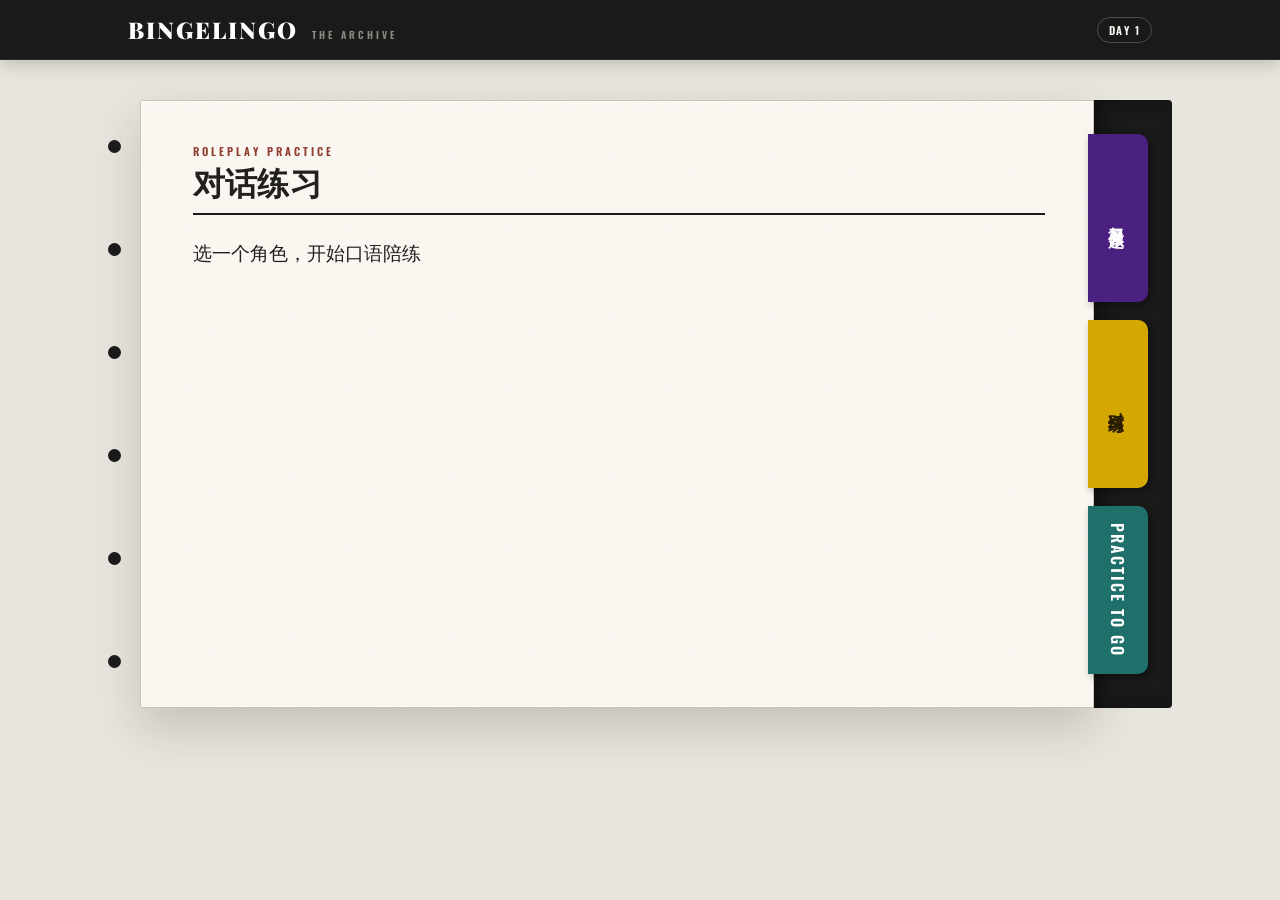
==== commit 781ffdb4: "reviewer: sharpen archive visuals per reference pass - topbar wordmark: Playfair Display Black, uppe" ====
--- a/web/chat.html
+++ b/web/chat.html
@@ -6,10 +6,7 @@
   <title>BingeLingo · 对话练习</title>
   <link rel="preconnect" href="https://fonts.googleapis.com" />
   <link rel="preconnect" href="https://fonts.gstatic.com" crossorigin />
-  <link
-    href="https://fonts.googleapis.com/css2?family=Fraunces:opsz,wght@9..144,400;9..144,500;9..144,600&family=Oswald:wght@400;500;600&family=Inter:wght@400;500;600&family=JetBrains+Mono:wght@400;500&display=swap"
-    rel="stylesheet"
-  />
+  <link href="https://fonts.googleapis.com/css2?family=Playfair+Display:wght@700;900&family=Libre+Baskerville:ital,wght@0,400;0,700;1,400&family=Oswald:wght@400;500;600&family=Inter:wght@400;500;600&family=JetBrains+Mono:wght@400;500&display=swap" rel="stylesheet" />
   <link rel="stylesheet" href="style.css" />
 </head>
 <body>
@@ -27,8 +24,9 @@
 
   <div class="desk">
     <div class="folder">
-      <div class="folder__fastener top" aria-hidden="true">
-        <span class="hole"></span><span class="hole"></span>
+      <div class="folder__dots" aria-hidden="true">
+        <span class="dot"></span><span class="dot"></span><span class="dot"></span>
+        <span class="dot"></span><span class="dot"></span><span class="dot"></span>
       </div>
 
       <div class="folder__body">
--- a/web/style.css
+++ b/web/style.css
@@ -1,23 +1,27 @@
 /* ============ BingeLingo · The Archive (mosbyfiles-inspired file folder) ============ */
 :root {
-  --dark: #191919;          /* topbar, strong ink */
-  --cream: #fdfaf7;         /* folder / content stock */
-  --manila: #ece5d8;        /* desk surface behind the folder */
+  --dark: #1a1a1a;          /* topbar + dark filing cabinet behind tabs */
+  --cream: #fbf8f2;         /* folder / content stock */
+  --page: #e8e4de;          /* page background outside content */
   --ink: #22201d;           /* body text */
   --ink-soft: #5f5b53;
   --gray: #8a877f;          /* faint captions, labels */
-  --accent: #8f3a2f;        /* oxblood — stamps, active tab, key actions */
+  --accent: #8f3a2f;        /* oxblood — stamps, key actions */
   --accent-deep: #6f2b22;
+  --tab-purple: #4a2080;
+  --tab-mustard: #d4a800;
+  --tab-teal: #1f6f6b;      /* third contrast tab */
   --line: #ddd5c6;
   --line-strong: #cdc3b0;
-  --blank: #b56a1e;         /* the ___ underline */
+  --blank: #d98a2b;         /* the cloze underline */
   --shadow-folder: 0 1px 0 rgba(0,0,0,.04), 0 18px 44px rgba(45,38,28,.16);
   --shadow-photo: 0 2px 3px rgba(0,0,0,.10), 0 14px 30px rgba(45,38,28,.20);
-  --font-display: "Fraunces", Georgia, "Songti SC", serif;
-  --font-tab: "Oswald", "PingFang SC", system-ui, sans-serif;
+  --font-brand: "Playfair Display", Georgia, serif;   /* topbar wordmark */
+  --font-serif: "Libre Baskerville", Georgia, "Songti SC", serif; /* prompt + reading */
+  --font-tab: "Oswald", "PingFang SC", system-ui, sans-serif;     /* labels, small caps */
   --font-body: "Inter", system-ui, -apple-system, "PingFang SC", sans-serif;
   --font-mono: "JetBrains Mono", ui-monospace, Menlo, monospace;
-  --topbar-h: 58px;
+  --topbar-h: 60px;
 }
 
 * { box-sizing: border-box; }
@@ -26,9 +30,7 @@
   margin: 0;
   min-height: 100vh;
   padding-top: var(--topbar-h);
-  background-color: var(--manila);
-  background-image:
-    url("data:image/svg+xml,%3Csvg xmlns='http://www.w3.org/2000/svg' width='140' height='140'%3E%3Cfilter id='n'%3E%3CfeTurbulence type='fractalNoise' baseFrequency='0.85' numOctaves='2'/%3E%3C/filter%3E%3Crect width='100%25' height='100%25' filter='url(%23n)' opacity='0.035'/%3E%3C/svg%3E");
+  background-color: var(--page);
   color: var(--ink);
   font-family: var(--font-body);
   -webkit-font-smoothing: antialiased;
@@ -54,22 +56,23 @@
   align-items: center;
   justify-content: space-between;
 }
-.brand { display: flex; align-items: baseline; gap: 12px; }
+.brand { display: flex; align-items: baseline; gap: 14px; }
 .brand-mark {
-  font-family: var(--font-display);
-  font-weight: 600;
-  font-size: 24px;
-  letter-spacing: .2px;
-  color: var(--cream);
+  font-family: var(--font-brand);
+  font-weight: 900;
+  font-size: 23px;
+  letter-spacing: 2px;
+  text-transform: uppercase;
+  color: #fff;
   line-height: 1;
 }
 .brand-sub {
   font-family: var(--font-tab);
-  font-weight: 500;
+  font-weight: 600;
   font-size: 10px;
   letter-spacing: 3px;
   text-transform: uppercase;
-  color: var(--gray);
+  color: #8f8b83;
 }
 .topbar__meta { display: flex; align-items: center; gap: 16px; }
 .counter {
@@ -92,98 +95,98 @@
 
 /* ============ desk / folder layout ============ */
 .desk {
-  max-width: 1080px;
-  margin: 34px auto 60px;
-  padding: 0 28px;
+  max-width: 1120px;
+  margin: 40px auto 64px;
+  padding: 0 28px 0 60px;   /* extra left room for the black index dots */
+  position: relative;
 }
 .folder {
   position: relative;
   display: flex;
-  background: var(--cream);
-  border: 1px solid var(--line-strong);
-  border-radius: 4px 4px 10px 10px;
-  box-shadow: var(--shadow-folder);
-  min-height: 60vh;
-}
-/* left decorative gutter: fastener + edge shading */
-.folder::before {
-  content: "";
+  align-items: stretch;
+  min-height: 66vh;
+}
+/* big solid black index dots, evenly spaced outside the left edge */
+.folder__dots {
   position: absolute;
-  left: 0; top: 0; bottom: 0;
-  width: 46px;
-  background:
-    linear-gradient(to right, rgba(45,38,28,.06), transparent);
-  border-right: 1px dashed var(--line);
-  border-radius: 4px 0 0 10px;
+  left: -32px;
+  top: 40px;
+  bottom: 40px;
+  display: flex;
+  flex-direction: column;
+  justify-content: space-between;
+  align-items: center;
   pointer-events: none;
-}
-/* two-hole punch fastener in the gutter */
-.folder__fastener {
-  position: absolute;
-  left: 15px;
-  display: flex;
-  flex-direction: column;
-  gap: 15px;
-  z-index: 2;
-  pointer-events: none;
-}
-.folder__fastener.top { top: 46px; }
-.folder__fastener .hole {
-  width: 15px; height: 15px;
+  z-index: 3;
+}
+.folder__dots .dot {
+  width: 13px; height: 13px;
   border-radius: 50%;
-  background: radial-gradient(circle at 40% 35%, #cfc7b6, #b6ac97);
-  box-shadow: inset 0 1px 2px rgba(0,0,0,.35), 0 1px 0 rgba(255,255,255,.5);
-}
+  background: #1a1a1a;
+  flex: none;
+}
+/* the paper sheet */
 .folder__body {
   flex: 1;
   min-width: 0;
-  padding: 40px 44px 40px 66px;
-}
-/* ============ right-side vertical file tabs ============ */
+  background: var(--cream);
+  background-image:
+    url("data:image/svg+xml,%3Csvg xmlns='http://www.w3.org/2000/svg' width='160' height='160'%3E%3Cfilter id='n'%3E%3CfeTurbulence type='fractalNoise' baseFrequency='0.8' numOctaves='2' stitchTiles='stitch'/%3E%3C/filter%3E%3Crect width='100%25' height='100%25' filter='url(%23n)' opacity='0.04'/%3E%3C/svg%3E");
+  border: 1px solid var(--line-strong);
+  border-radius: 3px 0 0 3px;
+  padding: 42px 48px 42px 52px;
+  box-shadow:
+    inset 0 0 0 1px rgba(255,255,255,.5),
+    inset 0 2px 5px rgba(255,255,255,.6),
+    0 20px 46px rgba(45,38,28,.18);
+}
+
+/* ============ dark filing cabinet + colored tabs ============ */
 .folder-tabs {
   flex: none;
-  width: 52px;
-  padding: 30px 0;
+  width: 78px;
+  background: var(--dark);
+  border-radius: 0 4px 4px 0;
+  padding: 34px 0;
   display: flex;
   flex-direction: column;
   align-items: flex-start;
-  gap: 14px;
+  gap: 18px;
+  box-shadow: inset 8px 0 18px rgba(0,0,0,.4);
 }
 .folder-tab {
   position: relative;
-  width: 46px;
-  min-height: 150px;
-  margin-left: -1px;              /* tuck the tab under the folder edge */
+  width: 60px;
+  min-height: 168px;
+  margin-left: -6px;              /* tuck tab root into the dark cabinet */
   display: flex;
   align-items: center;
   justify-content: center;
   text-decoration: none;
-  background: #ded4c0;
-  color: var(--ink-soft);
-  border: 1px solid var(--line-strong);
-  border-left: none;
-  border-radius: 0 9px 9px 0;
-  box-shadow: 2px 2px 6px rgba(45,38,28,.14);
-  transition: transform .16s cubic-bezier(.33,1,.68,1), background .16s, color .16s, width .16s;
-}
+  color: #fff;
+  border-radius: 0 10px 10px 0;
+  box-shadow: 3px 3px 8px rgba(0,0,0,.35);
+  transition: transform .18s cubic-bezier(.33,1,.68,1), width .18s, box-shadow .18s;
+}
+.folder-tab:nth-child(1) { background: var(--tab-purple); }
+.folder-tab:nth-child(2) { background: var(--tab-mustard); color: #2a1e00; }
+.folder-tab:nth-child(3) { background: var(--tab-teal); }
 .folder-tab span {
   writing-mode: vertical-rl;
   text-orientation: mixed;         /* CJK upright; Latin rotates 90°cw */
   font-family: var(--font-tab);
-  font-weight: 500;
-  font-size: 15px;
+  font-weight: 600;
+  font-size: 16px;
   letter-spacing: 2px;
   text-transform: uppercase;
   white-space: nowrap;
 }
-.folder-tab:hover { transform: translateX(4px); background: #e6dcc8; color: var(--ink); }
+.folder-tab:hover { transform: translateX(6px); }
 .folder-tab.is-active {
-  background: var(--accent);
-  border-color: var(--accent-deep);
-  color: var(--cream);
-  width: 52px;
-  transform: translateX(6px);
-  box-shadow: 3px 3px 9px rgba(111,43,34,.32);
+  width: 74px;
+  transform: translateX(10px);
+  box-shadow: 6px 4px 16px rgba(0,0,0,.45);
+  z-index: 2;
 }
 
 /* ============ stage / notice ============ */
@@ -210,9 +213,9 @@
   border-bottom: 2px solid var(--dark);
 }
 .case-title {
-  font-family: var(--font-display);
-  font-weight: 600;
-  font-size: 30px;
+  font-family: var(--font-brand);
+  font-weight: 900;
+  font-size: 32px;
   letter-spacing: .2px;
   color: var(--ink);
   margin: 0;
@@ -220,7 +223,7 @@
 }
 .case-kicker {
   font-family: var(--font-tab);
-  font-weight: 500;
+  font-weight: 600;
   font-size: 11px;
   letter-spacing: 3px;
   text-transform: uppercase;
@@ -252,21 +255,26 @@
 /* ============ prompt (mini-scenario) ============ */
 .filebody { position: relative; }
 .prompt {
-  font-family: var(--font-display);
-  font-size: 24px;
-  line-height: 1.65;
+  font-family: var(--font-serif);
+  font-size: 22px;
+  line-height: 1.75;
   color: var(--ink);
   font-weight: 400;
   min-height: 40px;
 }
+/* clean fixed-width orange fill line — no underscore glyphs */
 .prompt .blank {
-  color: var(--blank);
-  font-weight: 600;
+  display: inline-block;
+  width: 120px;
+  height: 0;
+  vertical-align: baseline;
+  border: 0;
   border-bottom: 3px solid var(--blank);
-  padding: 0 4px;
-  letter-spacing: 1px;
-}
-.prompt .zh { font-size: 25px; font-weight: 500; }
+  margin: 0 4px;
+  font-size: 0;
+  color: transparent;
+}
+.prompt .zh { font-size: 24px; font-weight: 400; }
 
 /* ============ hint block ============ */
 .hintblock {
@@ -476,7 +484,7 @@
 
 .ev-grid { line-height: 1.6; }
 .ev-line {
-  font-family: var(--font-display);
+  font-family: var(--font-serif);
   font-size: 17px;
   font-style: italic;
   color: var(--ink-soft);
@@ -484,7 +492,7 @@
 }
 .ev-line:empty { display: none; }
 .ev-answer {
-  font-family: var(--font-display);
+  font-family: var(--font-serif);
   font-weight: 600;
   font-size: 27px;
   color: var(--accent);
@@ -543,7 +551,7 @@
 
 /* ============ character select ============ */
 .char-select-head {
-  font-family: var(--font-display);
+  font-family: var(--font-serif);
   font-weight: 500;
   font-size: 19px;
   color: var(--ink);
@@ -585,7 +593,7 @@
 }
 .char-text { min-width: 0; }
 .char-cardname {
-  font-family: var(--font-display);
+  font-family: var(--font-serif);
   font-weight: 600;
   font-size: 16px;
   color: var(--ink);
@@ -622,7 +630,7 @@
   font-size: 14px;
 }
 .chat-name {
-  font-family: var(--font-display);
+  font-family: var(--font-serif);
   font-weight: 600;
   font-size: 17px;
   color: var(--ink);
@@ -751,7 +759,7 @@
 /* ============ export page ============ */
 .export-intro { margin-bottom: 22px; }
 .export-title {
-  font-family: var(--font-display);
+  font-family: var(--font-serif);
   font-weight: 600;
   font-size: 28px;
   letter-spacing: .2px;
@@ -889,30 +897,33 @@
 
 /* ============ responsive ============ */
 @media (max-width: 820px) {
+  .desk { padding: 0 16px; }
+  .folder__dots { display: none; }
   .folder { flex-direction: column; }
-  .folder__body { padding: 34px 24px 34px 44px; order: 1; }
+  .folder__body { padding: 30px 22px; order: 1; border-radius: 0 0 3px 3px; }
   .folder-tabs {
     flex-direction: row;
     width: auto;
-    padding: 12px 16px 0;
+    padding: 12px 14px 0;
     gap: 8px;
     order: 0;
+    border-radius: 4px 4px 0 0;
+    box-shadow: inset 0 8px 18px rgba(0,0,0,.4);
   }
   .folder-tab {
     width: auto;
     min-height: 0;
     margin-left: 0;
-    padding: 9px 16px;
-    border: 1px solid var(--line-strong);
+    padding: 10px 18px;
     border-radius: 8px 8px 0 0;
   }
   .folder-tab span {
     writing-mode: horizontal-tb;
-    transform: none;
     font-size: 13px;
     letter-spacing: 1px;
   }
-  .folder-tab.is-active { width: auto; transform: none; }
+  .folder-tab:hover { transform: none; }
+  .folder-tab.is-active { width: auto; transform: translateY(-4px); }
   .export-grid { grid-template-columns: 1fr; }
   .result { position: static; }
   .case-head { flex-direction: column; align-items: flex-start; gap: 8px; }
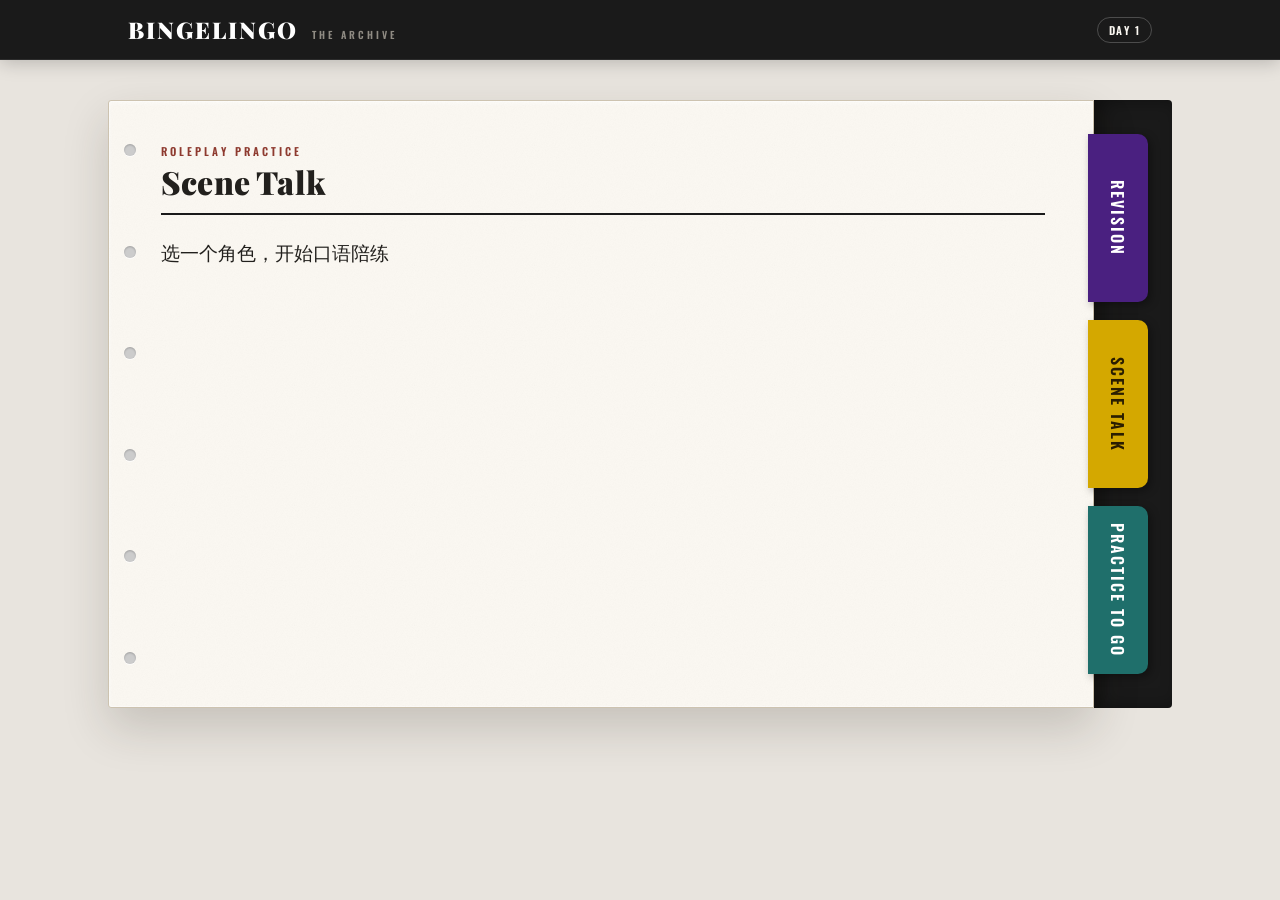
==== commit 927e7f0f: "reviewer: binder holes on-sheet, matte paper grain, English tab labels - move left dots onto the she" ====
--- a/web/chat.html
+++ b/web/chat.html
@@ -33,7 +33,7 @@
         <div class="case-head">
           <div>
             <span class="case-kicker">Roleplay Practice</span>
-            <h1 class="case-title">对话练习</h1>
+            <h1 class="case-title">Scene Talk</h1>
           </div>
         </div>
 
@@ -80,8 +80,8 @@
       </div>
 
       <nav class="folder-tabs">
-        <a class="folder-tab" href="/review"><span>复习做题</span></a>
-        <a class="folder-tab" href="/chat"><span>对话练习</span></a>
+        <a class="folder-tab" href="/review"><span>Revision</span></a>
+        <a class="folder-tab" href="/chat"><span>Scene Talk</span></a>
         <a class="folder-tab" href="/export"><span>Practice to Go</span></a>
       </nav>
     </div>
--- a/web/style.css
+++ b/web/style.css
@@ -97,7 +97,7 @@
 .desk {
   max-width: 1120px;
   margin: 40px auto 64px;
-  padding: 0 28px 0 60px;   /* extra left room for the black index dots */
+  padding: 0 28px;
   position: relative;
 }
 .folder {
@@ -106,12 +106,12 @@
   align-items: stretch;
   min-height: 66vh;
 }
-/* big solid black index dots, evenly spaced outside the left edge */
+/* binder punch-holes ON the sheet's left margin */
 .folder__dots {
   position: absolute;
-  left: -32px;
-  top: 40px;
-  bottom: 40px;
+  left: 16px;
+  top: 44px;
+  bottom: 44px;
   display: flex;
   flex-direction: column;
   justify-content: space-between;
@@ -120,18 +120,18 @@
   z-index: 3;
 }
 .folder__dots .dot {
-  width: 13px; height: 13px;
+  width: 12px; height: 12px;
   border-radius: 50%;
-  background: #1a1a1a;
+  background: #ccc;
+  box-shadow: inset 0 1px 2px rgba(0,0,0,.22), 0 1px 0 rgba(255,255,255,.7);
   flex: none;
 }
 /* the paper sheet */
 .folder__body {
+  position: relative;
   flex: 1;
   min-width: 0;
   background: var(--cream);
-  background-image:
-    url("data:image/svg+xml,%3Csvg xmlns='http://www.w3.org/2000/svg' width='160' height='160'%3E%3Cfilter id='n'%3E%3CfeTurbulence type='fractalNoise' baseFrequency='0.8' numOctaves='2' stitchTiles='stitch'/%3E%3C/filter%3E%3Crect width='100%25' height='100%25' filter='url(%23n)' opacity='0.04'/%3E%3C/svg%3E");
   border: 1px solid var(--line-strong);
   border-radius: 3px 0 0 3px;
   padding: 42px 48px 42px 52px;
@@ -139,6 +139,18 @@
     inset 0 0 0 1px rgba(255,255,255,.5),
     inset 0 2px 5px rgba(255,255,255,.6),
     0 20px 46px rgba(45,38,28,.18);
+}
+/* matte art-paper grain overlay */
+.folder__body::after {
+  content: "";
+  position: absolute;
+  inset: 0;
+  border-radius: inherit;
+  pointer-events: none;
+  opacity: .05;
+  mix-blend-mode: multiply;
+  background-image:
+    url("data:image/svg+xml,%3Csvg xmlns='http://www.w3.org/2000/svg' width='120' height='120'%3E%3Cfilter id='g'%3E%3CfeTurbulence type='fractalNoise' baseFrequency='0.9' numOctaves='3' stitchTiles='stitch'/%3E%3CfeColorMatrix type='saturate' values='0'/%3E%3C/filter%3E%3Crect width='100%25' height='100%25' filter='url(%23g)'/%3E%3C/svg%3E");
 }
 
 /* ============ dark filing cabinet + colored tabs ============ */
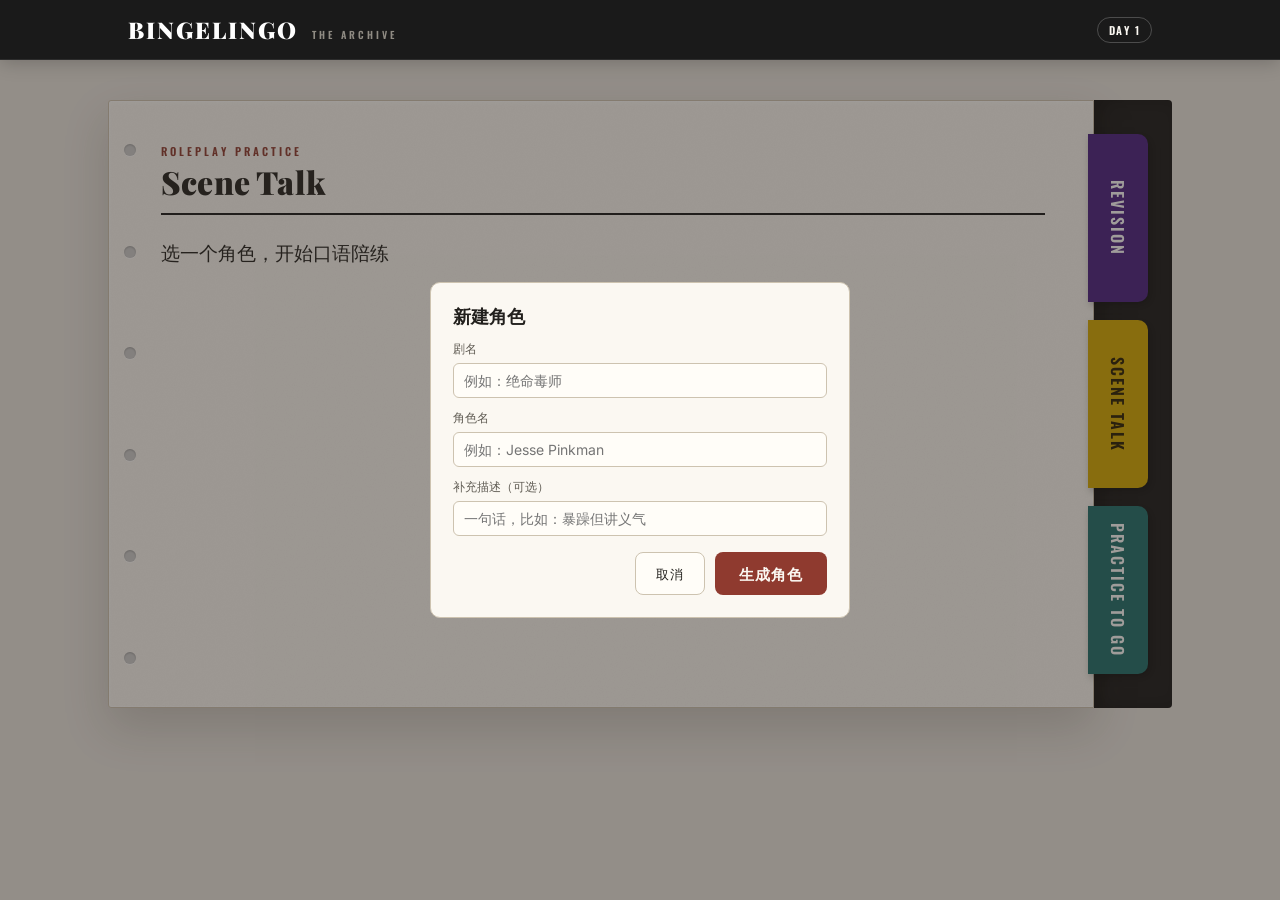
==== commit 3dcee63a: "chat: custom characters — split prompt, persist to SQLite, generate + UI Refactor the roleplay promp" ====
--- a/web/chat.html
+++ b/web/chat.html
@@ -43,6 +43,26 @@
               <div class="char-select-head">选一个角色，开始口语陪练</div>
               <div class="char-grid" id="char-grid"></div>
             </section>
+
+            <div class="char-modal" id="char-modal" hidden>
+              <div class="char-modal__box">
+                <div class="char-modal__title">新建角色</div>
+                <label class="char-modal__label">剧名
+                  <input id="new-show" type="text" autocomplete="off" placeholder="例如：绝命毒师" />
+                </label>
+                <label class="char-modal__label">角色名
+                  <input id="new-name" type="text" autocomplete="off" placeholder="例如：Jesse Pinkman" />
+                </label>
+                <label class="char-modal__label">补充描述（可选）
+                  <input id="new-note" type="text" autocomplete="off" placeholder="一句话，比如：暴躁但讲义气" />
+                </label>
+                <div class="char-modal__err" id="new-err" hidden></div>
+                <div class="char-modal__actions">
+                  <button class="nav-btn" id="new-cancel">取消</button>
+                  <button class="btn-submit" id="new-create">生成角色</button>
+                </div>
+              </div>
+            </div>
 
             <section id="chat-room" class="chat-room" hidden>
               <header class="chat-head">
--- a/web/style.css
+++ b/web/style.css
@@ -503,12 +503,18 @@
   margin-bottom: 14px;
 }
 .ev-line:empty { display: none; }
+.ev-answer-row {
+  display: flex;
+  align-items: center;
+  justify-content: space-between;
+  gap: 16px;
+  margin-bottom: 8px;
+}
 .ev-answer {
   font-family: var(--font-serif);
   font-weight: 600;
   font-size: 27px;
   color: var(--accent);
-  margin-bottom: 8px;
 }
 .ev-cn { font-size: 17px; margin-bottom: 6px; }
 .ev-context { font-size: 14px; color: var(--ink-soft); line-height: 1.65; }
@@ -526,6 +532,70 @@
   color: var(--gray);
   font-style: italic;
 }
+/* ---- word history (per-expression practice recap, beside the title) ---- */
+.wordhist {
+  display: flex;
+  align-items: center;
+  gap: 10px;
+  flex: 0 0 auto; /* hug its content so the title keeps the left space */
+}
+.wordhist__ring { width: 48px; height: 48px; flex: 0 0 48px; }
+.wordhist__track,
+.wordhist__prog {
+  fill: none;
+  stroke-width: 3;
+  stroke-linecap: butt; /* no rounded caps, no gloss — a plain thin ring */
+}
+.wordhist__track { stroke: #E3DAD0; }
+.wordhist__prog {
+  stroke: #8C3A2B;
+  /* start at 12 o'clock and sweep clockwise; JS sets the dash offset */
+  transform: rotate(-90deg);
+  transform-origin: 50% 50%;
+}
+.wordhist__pct {
+  fill: var(--ink);
+  font-family: var(--font-serif);
+  font-size: 12px;
+  text-anchor: middle;
+  dominant-baseline: central;
+}
+/* hover/focus tooltip — the recap lines live here so the ring stays clean */
+.wordhist { position: relative; outline: none; }
+.wordhist__ring { cursor: default; }
+.wordhist__tip {
+  position: absolute;
+  top: 50%;
+  right: calc(100% + 10px); /* to the left of the ring, which sits at row's right edge */
+  transform: translateY(-50%);
+  z-index: 5;
+  white-space: nowrap;
+  background: #2B2420;
+  color: #EDE6DA;
+  font-family: var(--font-tab);
+  font-size: 12px;
+  letter-spacing: .3px;
+  padding: 7px 11px;
+  border-radius: 6px;
+  /* archive style: no shadow, no transition/animation */
+  visibility: hidden;
+}
+.wordhist:hover .wordhist__tip,
+.wordhist:focus .wordhist__tip,
+.wordhist:focus-within .wordhist__tip { visibility: visible; }
+/* ---- top-bar TODAY counter ---- */
+.today {
+  font-family: var(--font-tab);
+  font-weight: 600;
+  font-size: 11px;
+  letter-spacing: 1.5px;
+  text-transform: uppercase;
+  color: var(--cream);
+  border: 1px solid rgba(255,255,255,.22);
+  padding: 4px 11px;
+  border-radius: 999px;
+}
+.today:empty { display: none; }
 /* ============ bottom-centered nav ============ */
 .nav {
   display: flex;
@@ -617,6 +687,75 @@
   margin-top: 3px;
 }
 .char-card.hidden-char { border-style: dashed; opacity: .85; }
+.char-card { position: relative; }
+/* delete button on custom characters */
+.char-del {
+  position: absolute;
+  top: 6px;
+  right: 8px;
+  width: 20px;
+  height: 20px;
+  line-height: 18px;
+  text-align: center;
+  border-radius: 50%;
+  color: var(--gray);
+  font-size: 16px;
+  opacity: 0;
+  transition: opacity .12s, background .12s, color .12s;
+}
+.char-card:hover .char-del { opacity: 1; }
+.char-del:hover { background: var(--accent); color: #fff; }
+/* the "+ 新建角色" card */
+.char-card--add { border-style: dashed; background: #fffdf8; }
+.char-avatar--add { background: transparent; color: var(--accent); font-size: 26px; border: 1px dashed var(--accent); }
+/* new-character modal */
+.char-modal {
+  position: fixed;
+  inset: 0;
+  z-index: 50;
+  display: grid;
+  place-items: center;
+  background: rgba(43,36,32,.45);
+}
+.char-modal__box {
+  width: min(420px, 90vw);
+  background: var(--cream);
+  border: 1px solid var(--line-strong);
+  border-radius: 10px;
+  padding: 22px;
+  display: flex;
+  flex-direction: column;
+  gap: 12px;
+}
+.char-modal__title {
+  font-family: var(--font-serif);
+  font-weight: 600;
+  font-size: 18px;
+  color: var(--ink);
+}
+.char-modal__label {
+  display: flex;
+  flex-direction: column;
+  gap: 5px;
+  font-size: 12px;
+  color: var(--ink-soft);
+}
+.char-modal__label input {
+  font-family: var(--font-body);
+  font-size: 14px;
+  padding: 8px 10px;
+  border: 1px solid var(--line-strong);
+  border-radius: 6px;
+  background: #fffdf8;
+  color: var(--ink);
+}
+.char-modal__err { font-size: 13px; color: var(--accent); }
+.char-modal__actions {
+  display: flex;
+  justify-content: flex-end;
+  gap: 10px;
+  margin-top: 4px;
+}
 /* ============ chat room ============ */
 .chat-room {
   background: #fffdf8;
@@ -942,3 +1081,69 @@
   .episode-line { text-align: left; max-width: none; }
 }
 
+
+/* ============ login gate ============ */
+.login-wrap {
+  min-height: 100vh;
+  margin-top: calc(-1 * var(--topbar-h));
+  display: flex;
+  align-items: center;
+  justify-content: center;
+  padding: 24px;
+  background: var(--dark);
+}
+.login-card {
+  width: 100%;
+  max-width: 380px;
+  background: var(--cream);
+  border: 1px solid var(--line-strong);
+  border-radius: 6px;
+  padding: 38px 34px 34px;
+  box-shadow: 0 24px 60px rgba(0,0,0,.45);
+  text-align: center;
+}
+.login-brand {
+  font-family: var(--font-brand);
+  font-weight: 900;
+  font-size: 26px;
+  letter-spacing: 2px;
+  color: var(--ink);
+  line-height: 1;
+}
+.login-kicker {
+  font-family: var(--font-tab);
+  font-weight: 600;
+  font-size: 10px;
+  letter-spacing: 3px;
+  color: var(--accent);
+  margin-top: 8px;
+}
+.login-note {
+  font-family: var(--font-serif);
+  font-size: 14px;
+  color: var(--ink-soft);
+  line-height: 1.6;
+  margin: 20px 0 22px;
+}
+.login-form { display: flex; gap: 10px; }
+.login-input {
+  flex: 1;
+  border: 2px solid var(--line-strong);
+  border-radius: 8px;
+  padding: 12px 14px;
+  font-size: 16px;
+  font-family: var(--font-body);
+  color: var(--ink);
+  background: #fff;
+  outline: none;
+  transition: border-color .15s, box-shadow .15s;
+}
+.login-input:focus { border-color: var(--accent); box-shadow: 0 0 0 3px rgba(143,58,47,.12); }
+.login-error {
+  margin-top: 14px;
+  min-height: 18px;
+  font-family: var(--font-body);
+  font-weight: 600;
+  font-size: 14px;
+  color: var(--accent);
+}
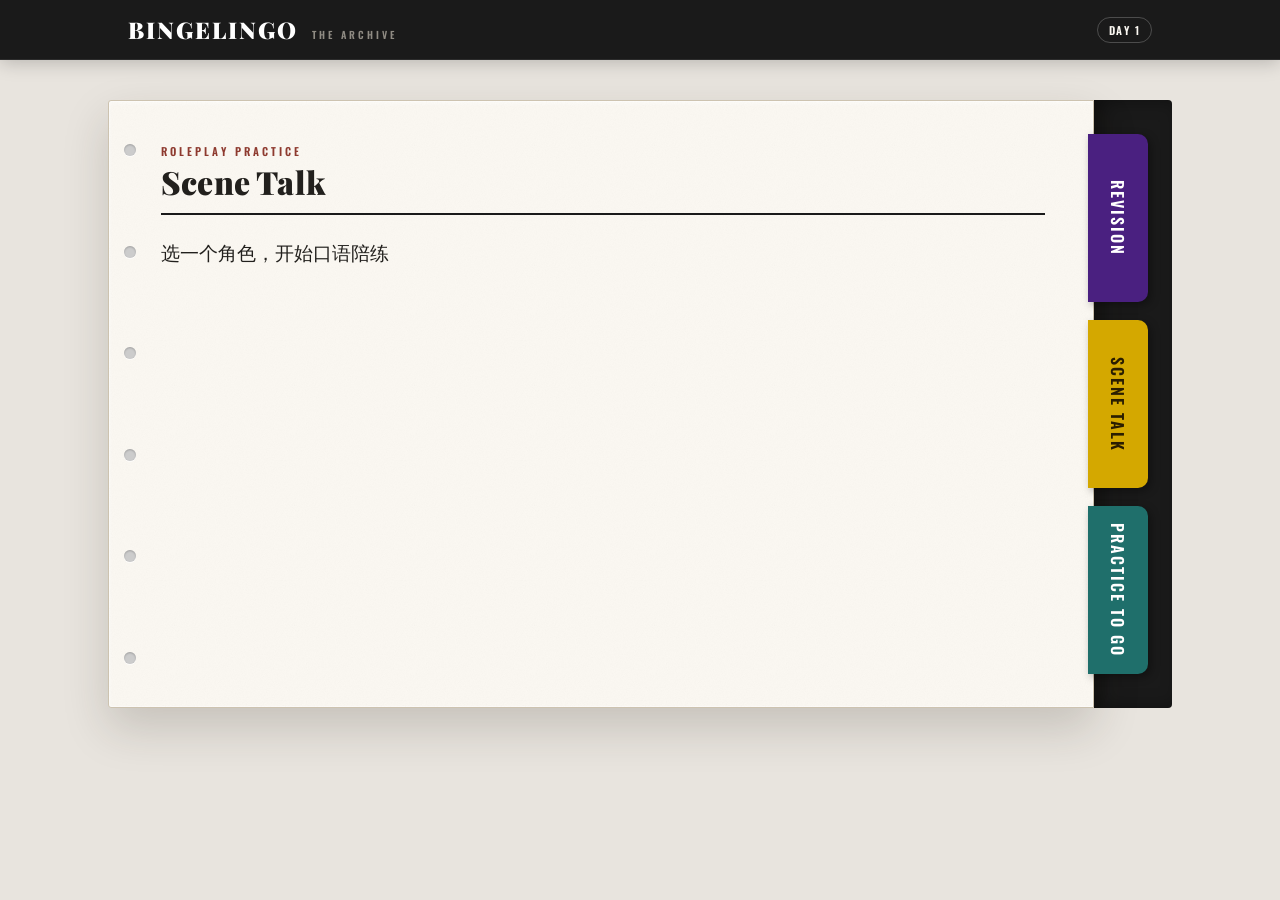
==== commit 8e8fc071: "按剧集维度隔离复习与角色,补齐剧集角色组,修切换器闪动" ====
--- a/web/chat.html
+++ b/web/chat.html
@@ -17,6 +17,7 @@
         <span class="brand-sub">The Archive</span>
       </div>
       <div class="topbar__meta">
+        <div id="show-switcher"></div>
         <span class="streak" id="streak">DAY 1</span>
       </div>
     </div>
--- a/web/style.css
+++ b/web/style.css
@@ -93,6 +93,59 @@
   border-radius: 999px;
 }
 
+/* ---- show switcher (topbar) ---- */
+.show-switcher { position: relative; }
+.show-switcher__btn {
+  font-family: var(--font-tab);
+  font-weight: 600;
+  font-size: 11px;
+  letter-spacing: .6px;
+  color: var(--cream);
+  background: rgba(255,255,255,.06);
+  border: 1px solid rgba(255,255,255,.22);
+  padding: 4px 11px;
+  border-radius: 999px;
+  cursor: pointer;
+  max-width: 160px;
+  overflow: hidden;
+  text-overflow: ellipsis;
+  white-space: nowrap;
+}
+.show-switcher__btn:hover { background: rgba(255,255,255,.12); }
+.show-switcher__menu {
+  position: absolute;
+  top: calc(100% + 8px);
+  right: 0;
+  min-width: 160px;
+  max-width: 260px;
+  max-height: 320px;
+  overflow-y: auto;
+  background: var(--dark);
+  border: 1px solid rgba(255,255,255,.18);
+  border-radius: 8px;
+  box-shadow: 0 10px 26px rgba(0,0,0,.32);
+  padding: 6px;
+  z-index: 1100;
+}
+.show-switcher__item {
+  display: block;
+  width: 100%;
+  text-align: left;
+  font-family: var(--font-tab);
+  font-size: 12px;
+  color: var(--cream);
+  background: transparent;
+  border: none;
+  border-radius: 5px;
+  padding: 7px 10px;
+  cursor: pointer;
+  white-space: nowrap;
+  overflow: hidden;
+  text-overflow: ellipsis;
+}
+.show-switcher__item:hover { background: rgba(255,255,255,.1); }
+.show-switcher__item.is-on { color: var(--accent); font-weight: 600; }
+
 /* ============ desk / folder layout ============ */
 .desk {
   max-width: 1120px;
@@ -673,7 +726,12 @@
   font-weight: 600;
   font-size: 18px;
 }
-.char-text { min-width: 0; }
+.char-text {
+  min-width: 0;
+  display: flex;
+  flex-direction: column;
+  gap: 3px;
+}
 .char-cardname {
   font-family: var(--font-serif);
   font-weight: 600;
@@ -684,10 +742,26 @@
   font-size: 12px;
   color: var(--ink-soft);
   line-height: 1.45;
-  margin-top: 3px;
-}
-.char-card.hidden-char { border-style: dashed; opacity: .85; }
+}
+/* built-in "hidden"/easter-egg characters: same solid card, just slightly
+   muted — must NOT share the dashed placeholder look of --add/--loading. */
+.char-card.hidden-char { opacity: .85; }
 .char-card { position: relative; }
+/* auto-generation failure note (spans both grid columns) */
+.scene-error {
+  grid-column: 1 / -1;
+  font-size: 12px;
+  color: var(--accent);
+  background: rgba(143,58,47,.06);
+  border: 1px solid rgba(143,58,47,.2);
+  border-radius: 6px;
+  padding: 8px 11px;
+  line-height: 1.5;
+}
+/* background-generation placeholder */
+.char-card--loading { border-style: dashed; cursor: default; opacity: .9; }
+.char-avatar--loading { background: var(--line-strong); color: #fff; animation: wh-pulse 1.1s ease-in-out infinite; }
+@keyframes wh-pulse { 0%,100% { opacity: .4; } 50% { opacity: 1; } }
 /* delete button on custom characters */
 .char-del {
   position: absolute;
@@ -717,6 +791,9 @@
   place-items: center;
   background: rgba(43,36,32,.45);
 }
+/* `display: grid` above would otherwise override the `hidden` attribute, so the
+   modal must explicitly collapse when hidden. */
+.char-modal[hidden] { display: none; }
 .char-modal__box {
   width: min(420px, 90vw);
   background: var(--cream);
